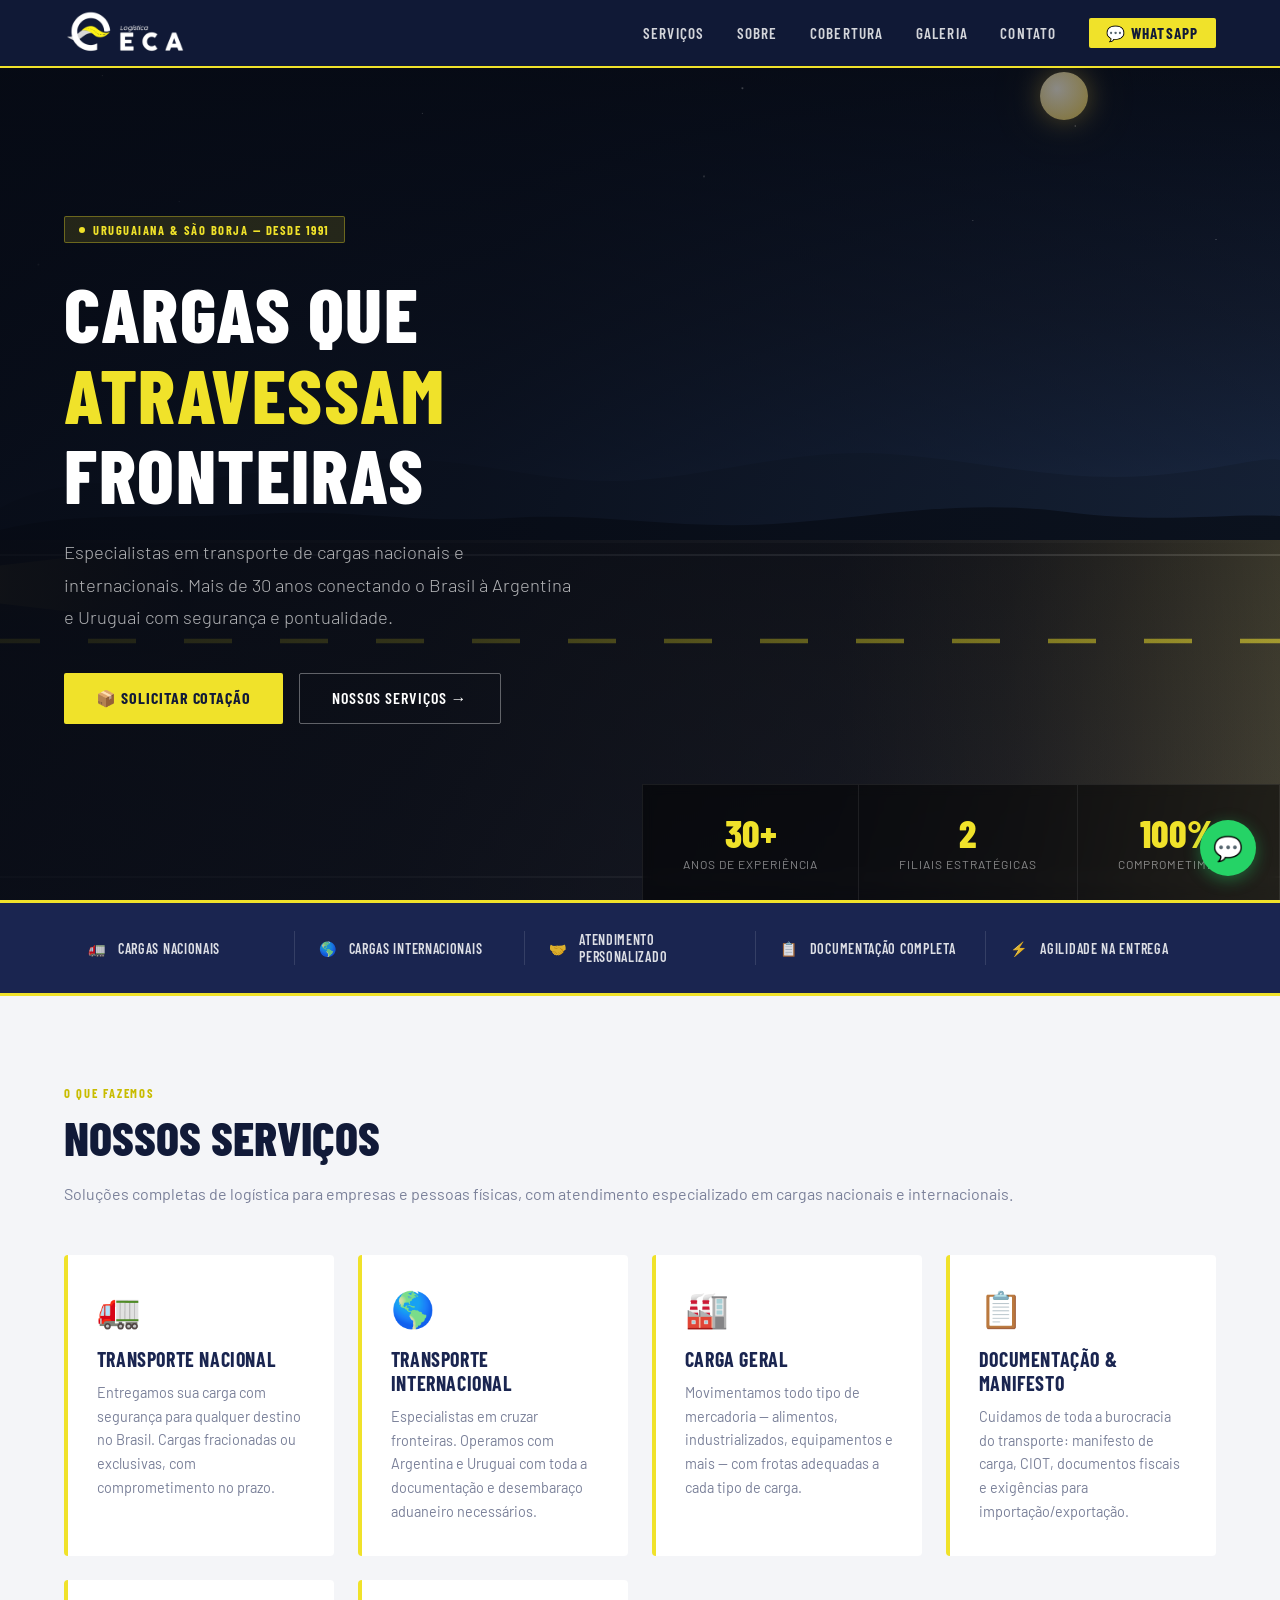
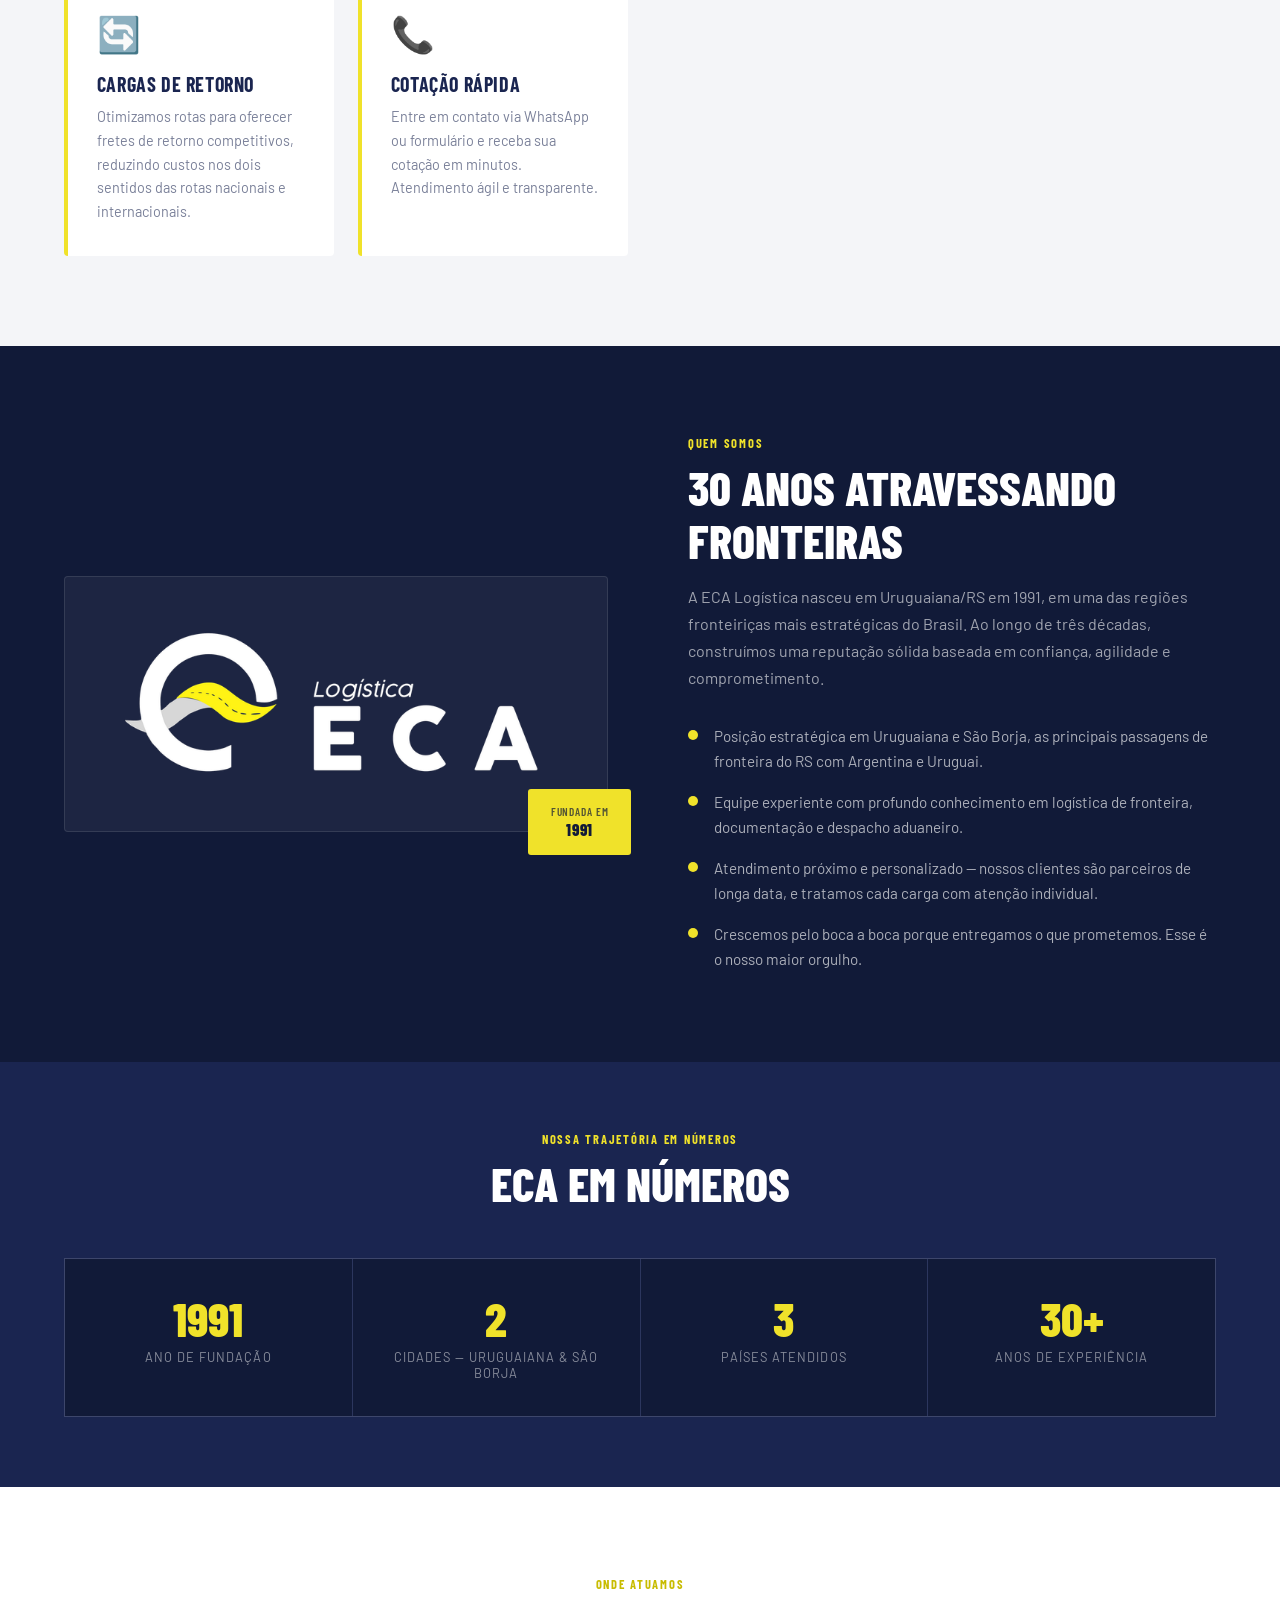
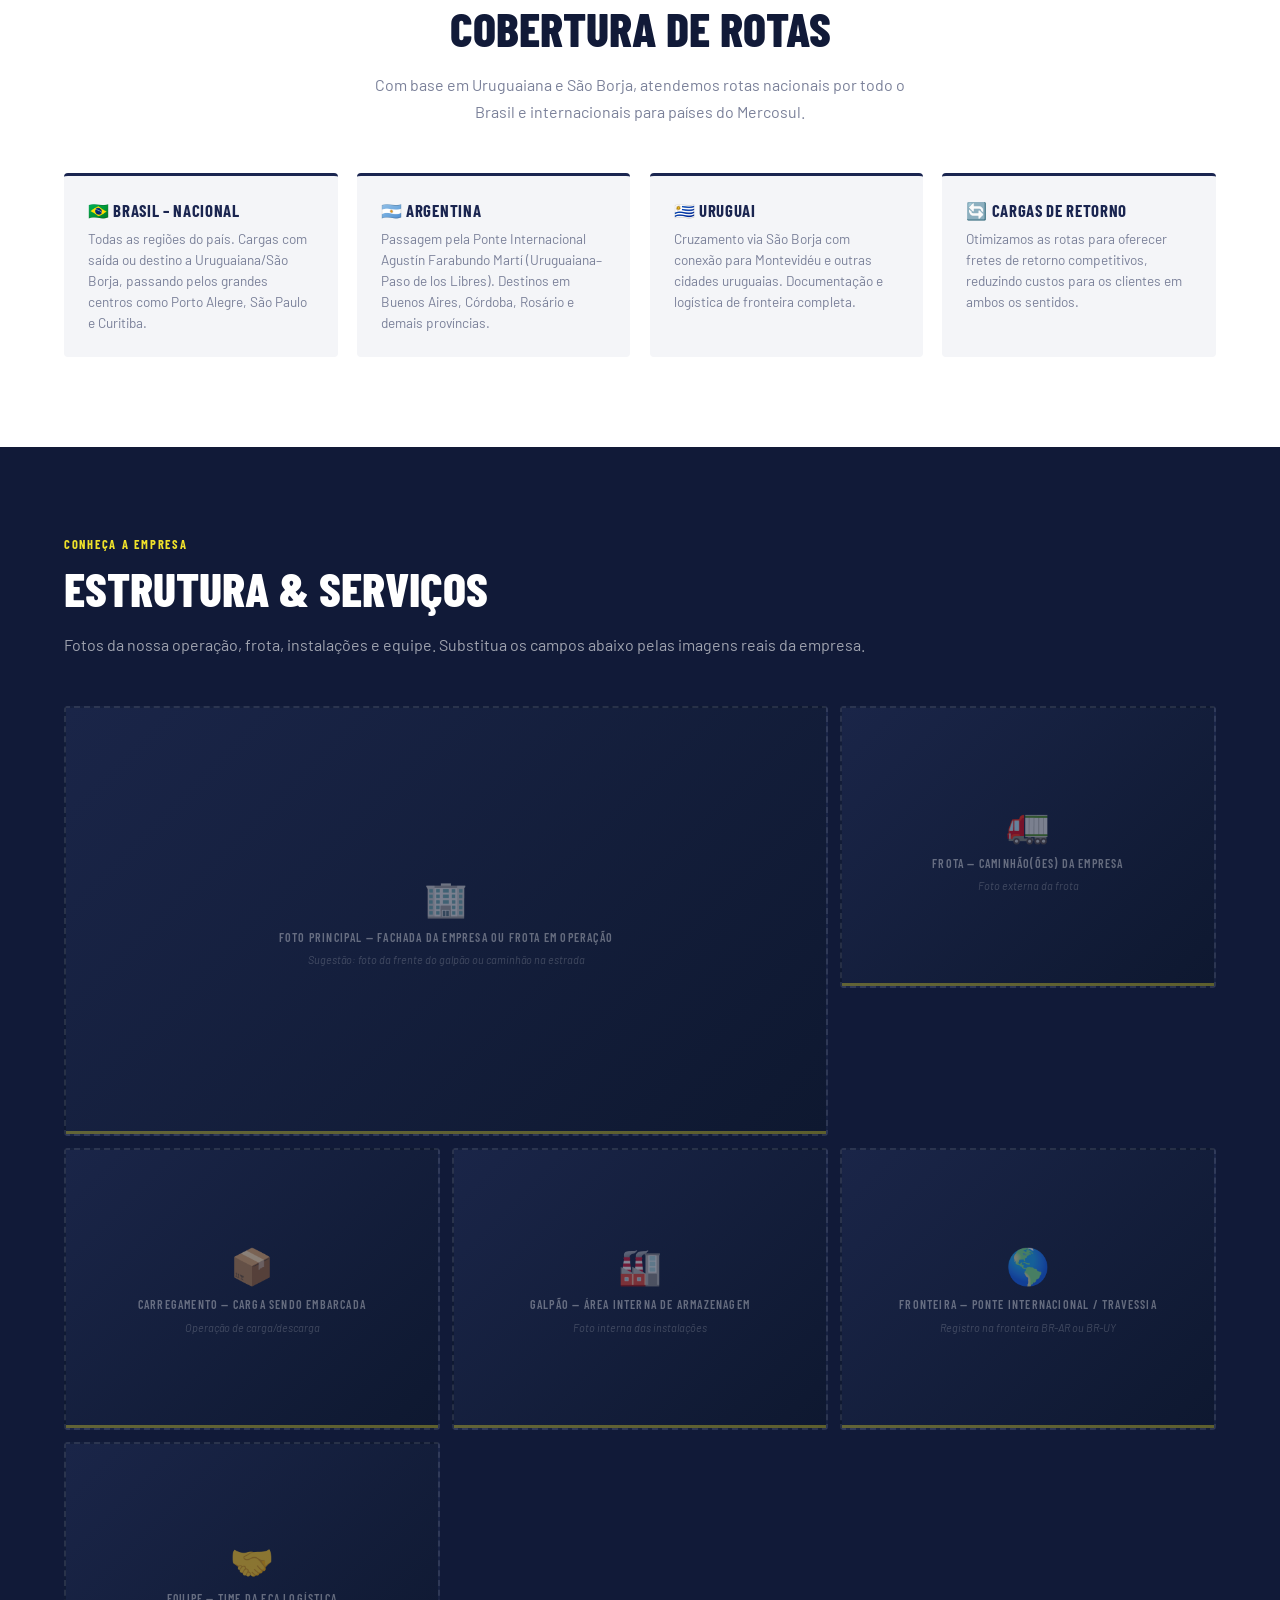
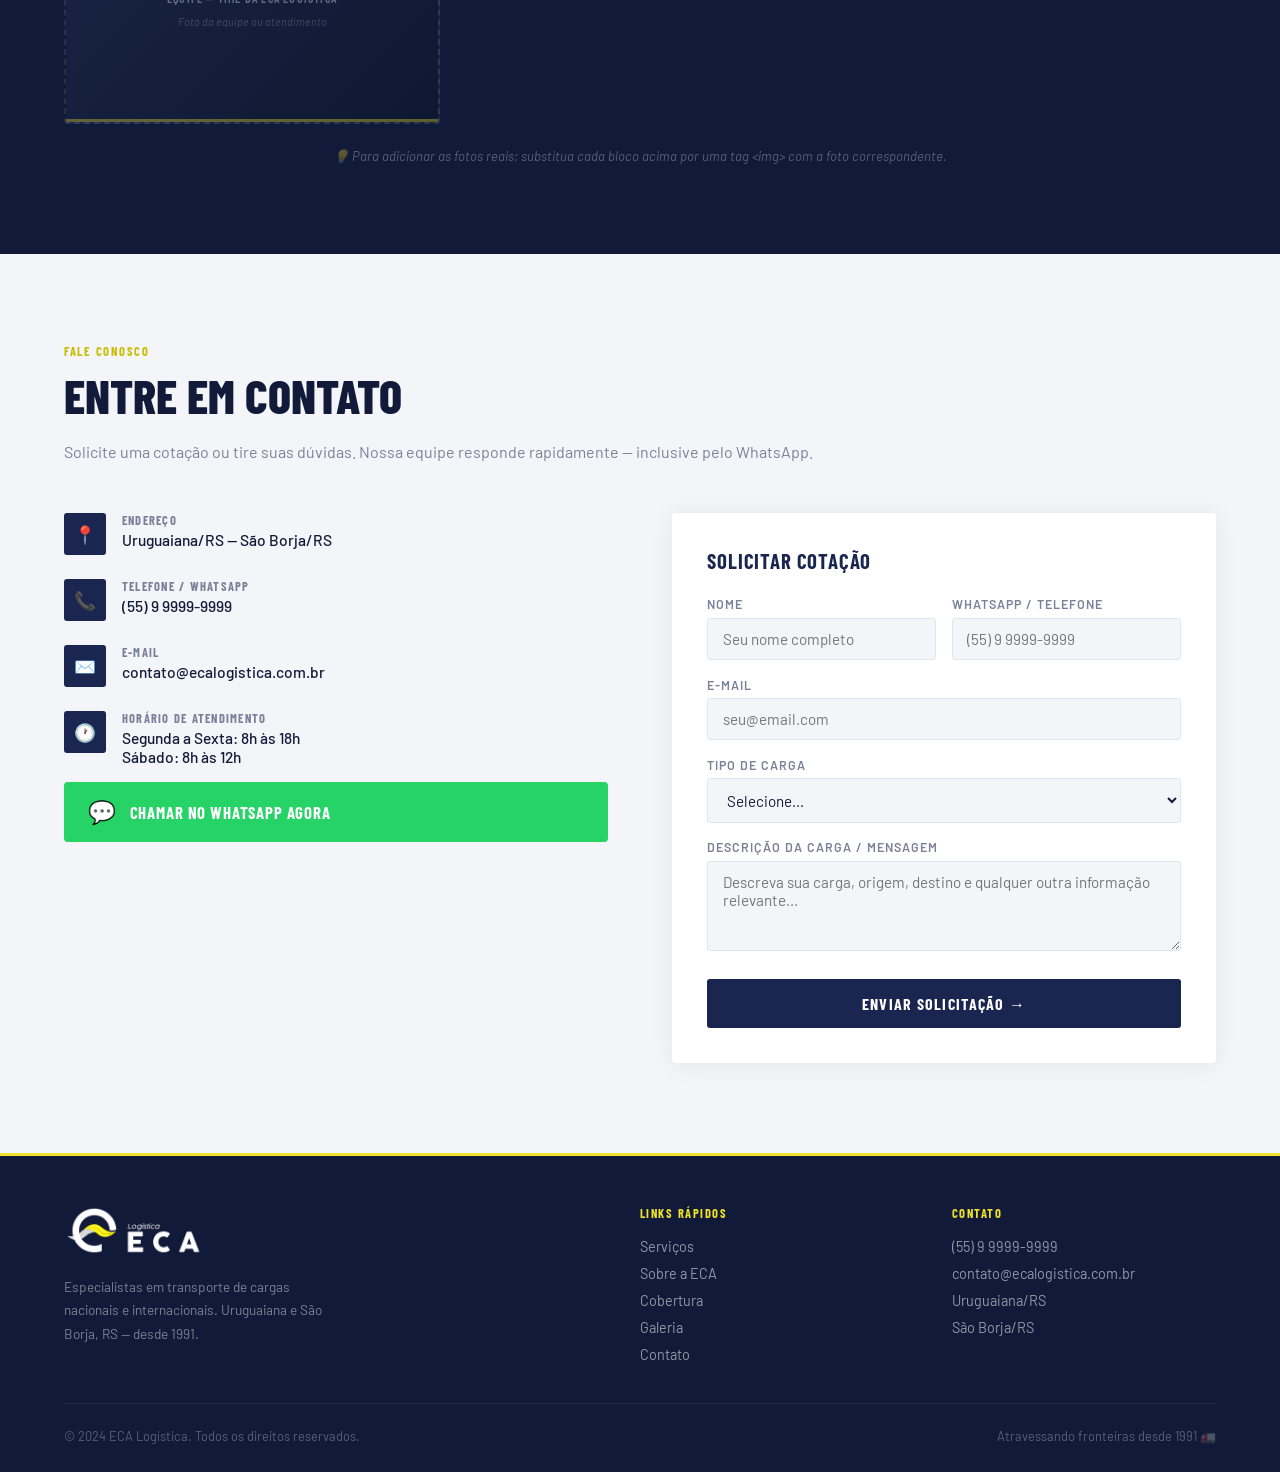
==== eca-logistica.html @ 4895ca4f "Add files via upload" ====
<!DOCTYPE html>
<html lang="pt-BR">
<head>
<meta charset="UTF-8">
<meta name="viewport" content="width=device-width, initial-scale=1.0">
<title>ECA Logística – Atravessando Fronteiras desde 1991</title>
<link href="https://fonts.googleapis.com/css2?family=Barlow+Condensed:wght@400;600;700;800&family=Barlow:ital,wght@0,300;0,400;0,500;0,600;1,300&display=swap" rel="stylesheet">
<style>
  *, *::before, *::after { box-sizing: border-box; margin: 0; padding: 0; }
  :root {
    --navy: #1a2550;
    --navy-dark: #111a38;
    --navy-light: #253070;
    --yellow: #f0e22a;
    --yellow-dark: #c8bc00;
    --white: #ffffff;
    --text-muted: #7a8099;
    --bg-light: #f4f5f8;
  }
  html { scroll-behavior: smooth; }
  body { font-family: 'Barlow', sans-serif; color: var(--navy-dark); background: var(--white); overflow-x: hidden; }

  /* NAV */
  nav {
    position: fixed; top: 0; left: 0; right: 0; z-index: 100;
    background: rgba(17,26,56,0.97);
    backdrop-filter: blur(8px);
    display: flex; align-items: center; justify-content: space-between;
    padding: 0 5vw; height: 68px;
    border-bottom: 2px solid var(--yellow);
  }
  .nav-logo img { height: 44px; }
  .nav-links { display: flex; gap: 2rem; list-style: none; }
  .nav-links a { color: rgba(255,255,255,0.82); text-decoration: none; font-family: 'Barlow Condensed', sans-serif; font-size: 0.95rem; letter-spacing: 0.08em; text-transform: uppercase; font-weight: 600; transition: color 0.2s; }
  .nav-links a:hover { color: var(--yellow); }
  .nav-cta { background: var(--yellow); color: var(--navy-dark) !important; padding: 0.4rem 1.1rem; border-radius: 2px; font-weight: 700 !important; }
  .nav-cta:hover { background: var(--yellow-dark) !important; }

  /* HERO */
  .hero {
    min-height: 100vh;
    position: relative; overflow: hidden;
    display: flex; align-items: center;
    padding: 100px 5vw 60px;
    background: #0a0e1c;
  }

  /* Sky gradient - dusk */
  .hero-sky {
    position: absolute; inset: 0;
    background: linear-gradient(180deg,
      #060a14 0%,
      #0d1526 18%,
      #162035 35%,
      #1d2d4a 50%,
      #2b3d5c 62%,
      #4a5a72 70%,
      #7a6858 76%,
      #b07840 80%,
      #d08830 83%,
      #e89028 86%,
      #c06818 89%,
      #7a3010 93%,
      #2a1008 97%,
      #0a0e1c 100%
    );
  }

  /* Stars */
  .hero-stars {
    position: absolute; top: 0; left: 0; right: 0; height: 70%;
    background-image:
      radial-gradient(1px 1px at 8% 12%, rgba(255,255,255,0.85) 0%, transparent 100%),
      radial-gradient(1.5px 1.5px at 19% 6%, rgba(255,255,255,0.7) 0%, transparent 100%),
      radial-gradient(1px 1px at 33% 18%, rgba(255,255,255,0.9) 0%, transparent 100%),
      radial-gradient(1px 1px at 47% 4%, rgba(255,255,255,0.65) 0%, transparent 100%),
      radial-gradient(1.5px 1.5px at 58% 14%, rgba(255,255,255,0.8) 0%, transparent 100%),
      radial-gradient(1px 1px at 71% 9%, rgba(255,255,255,0.6) 0%, transparent 100%),
      radial-gradient(1px 1px at 84% 20%, rgba(255,255,255,0.75) 0%, transparent 100%),
      radial-gradient(1px 1px at 92% 7%, rgba(255,255,255,0.7) 0%, transparent 100%),
      radial-gradient(1px 1px at 14% 32%, rgba(255,255,255,0.5) 0%, transparent 100%),
      radial-gradient(1.5px 1.5px at 55% 28%, rgba(255,255,255,0.6) 0%, transparent 100%),
      radial-gradient(1px 1px at 76% 35%, rgba(255,255,255,0.45) 0%, transparent 100%),
      radial-gradient(1px 1px at 38% 10%, rgba(255,255,255,0.8) 0%, transparent 100%),
      radial-gradient(1px 1px at 95% 38%, rgba(255,255,255,0.5) 0%, transparent 100%),
      radial-gradient(1.5px 1.5px at 3% 42%, rgba(255,255,255,0.55) 0%, transparent 100%),
      radial-gradient(1px 1px at 27% 48%, rgba(255,255,255,0.35) 0%, transparent 100%);
  }

  /* Moon */
  .hero-moon {
    position: absolute;
    top: 8%; right: 15%;
    width: 48px; height: 48px;
    border-radius: 50%;
    background: radial-gradient(circle at 35% 35%, #fff9e8, #e8c848);
    box-shadow: 0 0 25px rgba(240,200,72,0.5), 0 0 55px rgba(240,200,72,0.2);
  }

  /* Hills silhouette */
  .hero-hills {
    position: absolute;
    bottom: 38%; left: 0; right: 0;
    height: 160px;
    pointer-events: none;
  }
  .hero-hills svg { width: 100%; height: 100%; }

  /* ── ROAD (lateral view, horizontal) ── */
  .hero-road {
    position: absolute;
    bottom: 0; left: 0; right: 0;
    height: 40%;
  }

  /* Asphalt */
  .road-asphalt {
    position: absolute; inset: 0;
    background: linear-gradient(180deg,
      #1c1c20 0%,
      #222226 35%,
      #282830 100%
    );
  }

  /* Top edge of road - subtle curb line */
  .road-asphalt::before {
    content: '';
    position: absolute;
    top: 0; left: 0; right: 0;
    height: 3px;
    background: linear-gradient(90deg, transparent, rgba(255,255,255,0.06) 20%, rgba(255,255,255,0.08) 50%, rgba(255,255,255,0.06) 80%, transparent);
  }

  /* White edge line (shoulder) - top of road */
  .road-line-top {
    position: absolute;
    top: 4%; left: 0; right: 0;
    height: 2px;
    background: rgba(255,255,255,0.20);
  }

  /* White edge line bottom */
  .road-line-bottom {
    position: absolute;
    bottom: 6%; left: 0; right: 0;
    height: 2px;
    background: rgba(255,255,255,0.14);
  }

  /* Center dashes - HORIZONTAL, scrolling right to left */
  .road-dashes {
    position: absolute;
    top: 28%; transform: translateY(-50%);
    left: 0; right: 0;
    height: 5px;
    overflow: hidden;
  }
  .road-dashes::before {
    content: '';
    position: absolute;
    top: 0; left: -200px; right: 0;
    height: 100%;
    background: repeating-linear-gradient(
      90deg,
      var(--yellow) 0px, var(--yellow) 48px,
      transparent 48px, transparent 96px
    );
    animation: dashScrollH 0.55s linear infinite;
    opacity: 0.88;
  }
  @keyframes dashScrollH {
    0%   { transform: translateX(0); }
    100% { transform: translateX(-96px); }
  }

  /* Headlight glow on road surface ahead of truck */
  .road-headlight-glow {
    position: absolute;
    top: 0; bottom: 0;
    right: 0;
    width: 35%;
    background: linear-gradient(90deg,
      transparent 0%,
      rgba(255,210,80,0.06) 40%,
      rgba(255,220,100,0.14) 70%,
      rgba(255,230,120,0.22) 100%
    );
  }

  /* ── TRUCK ── */
  .truck-scene {
    position: absolute;
    bottom: 29%;
    left: -520px;
    width: 480px;
    animation: truckDriveH 13s linear infinite;
    filter: drop-shadow(0 8px 18px rgba(0,0,0,0.75)) drop-shadow(2px 0 10px rgba(255,180,60,0.2));
  }

  @keyframes truckDriveH {
    0%   { left: -520px; }
    100% { left: 105%; }
  }

  /* Headlight cone projecting forward (to the right) */
  .truck-headlight-beam {
    position: absolute;
    right: -220px;
    top: 22%;
    width: 240px;
    height: 80px;
    background: linear-gradient(90deg,
      rgba(255,230,110,0.5) 0%,
      rgba(255,218,90,0.22) 30%,
      rgba(255,200,70,0.08) 65%,
      transparent 100%
    );
    clip-path: polygon(0 35%, 100% 0%, 100% 100%, 0 65%);
    animation: beamPulse 0.14s ease-in-out infinite alternate;
  }
  @keyframes beamPulse { from { opacity: 0.85; } to { opacity: 1; } }

  /* Wheel spin */
  .wheel-spin {
    animation: spinW 0.3s linear infinite;
    transform-origin: center center;
  }
  @keyframes spinW { from { transform: rotate(0deg); } to { transform: rotate(360deg); } }

  /* Hero overlay for text readability */
  .hero-overlay {
    position: absolute; inset: 0;
    background: linear-gradient(100deg,
      rgba(6,10,20,0.92) 0%,
      rgba(6,10,20,0.78) 38%,
      rgba(6,10,20,0.25) 100%
    );
  }

  .hero-content { position: relative; z-index: 2; max-width: 640px; }
  .hero-badge { display: inline-flex; align-items: center; gap: 0.5rem; background: rgba(240,226,42,0.12); border: 1px solid rgba(240,226,42,0.35); color: var(--yellow); font-family: "Barlow Condensed", sans-serif; font-size: 0.78rem; letter-spacing: 0.12em; text-transform: uppercase; padding: 0.35rem 0.9rem; border-radius: 2px; margin-bottom: 1.8rem; font-weight: 700; }
  .hero-badge::before { content: ""; display: block; width: 6px; height: 6px; border-radius: 50%; background: var(--yellow); }
  .hero h1 { font-family: "Barlow Condensed", sans-serif; font-size: clamp(2.8rem, 6vw, 5rem); font-weight: 800; color: var(--white); line-height: 1.05; margin-bottom: 1.4rem; text-transform: uppercase; letter-spacing: 0.02em; }
  .hero h1 span { color: var(--yellow); }
  .hero p { font-size: clamp(1rem, 2vw, 1.15rem); color: rgba(255,255,255,0.68); line-height: 1.75; margin-bottom: 2.5rem; max-width: 520px; font-weight: 300; }
  .hero-actions { display: flex; gap: 1rem; flex-wrap: wrap; }
  .btn-primary { display: inline-flex; align-items: center; gap: 0.5rem; background: var(--yellow); color: var(--navy-dark); font-family: "Barlow Condensed", sans-serif; font-weight: 700; font-size: 1rem; letter-spacing: 0.06em; text-transform: uppercase; padding: 0.9rem 2rem; text-decoration: none; border-radius: 2px; transition: background 0.2s, transform 0.15s; }
  .btn-primary:hover { background: var(--yellow-dark); transform: translateY(-2px); }
  .btn-outline { display: inline-flex; align-items: center; gap: 0.5rem; background: transparent; border: 1.5px solid rgba(255,255,255,0.35); color: var(--white); font-family: "Barlow Condensed", sans-serif; font-weight: 600; font-size: 1rem; letter-spacing: 0.06em; text-transform: uppercase; padding: 0.9rem 2rem; text-decoration: none; border-radius: 2px; transition: border-color 0.2s, color 0.2s; }
  .btn-outline:hover { border-color: var(--yellow); color: var(--yellow); }
  .hero-stats { position: absolute; bottom: 0; right: 0; z-index: 2; display: flex; background: rgba(0,0,0,0.5); border-top: 1px solid rgba(255,255,255,0.08); border-left: 1px solid rgba(255,255,255,0.08); backdrop-filter: blur(6px); }
  .hero-stat { padding: 1.8rem 2.5rem; border-right: 1px solid rgba(255,255,255,0.08); text-align: center; }
  .hero-stat strong { display: block; font-family: "Barlow Condensed", sans-serif; font-size: 2.4rem; font-weight: 800; color: var(--yellow); line-height: 1; }
  .hero-stat span { font-size: 0.75rem; color: rgba(255,255,255,0.5); letter-spacing: 0.08em; text-transform: uppercase; font-weight: 400; display: block; margin-top: 0.3rem; }

  /* STRIP */
  .strip { background: var(--navy); padding: 28px 5vw; display: flex; gap: 0; overflow-x: auto; border-top: 3px solid var(--yellow); border-bottom: 3px solid var(--yellow); }
  .strip-item { display: flex; align-items: center; gap: 0.7rem; flex: 1; min-width: 160px; padding: 0 1.5rem; border-right: 1px solid rgba(255,255,255,0.12); }
  .strip-item:last-child { border-right: none; }
  .strip-icon { font-size: 1.5rem; flex-shrink: 0; }
  .strip-item span { font-family: 'Barlow Condensed', sans-serif; font-weight: 600; font-size: 0.88rem; text-transform: uppercase; letter-spacing: 0.05em; color: rgba(255,255,255,0.85); }

  /* SECTIONS */
  section { padding: 90px 5vw; }
  .section-label { font-family: 'Barlow Condensed', sans-serif; font-size: 0.78rem; letter-spacing: 0.14em; text-transform: uppercase; font-weight: 700; color: var(--yellow-dark); margin-bottom: 0.7rem; }
  .section-title { font-family: 'Barlow Condensed', sans-serif; font-size: clamp(2rem, 4vw, 3rem); font-weight: 800; color: var(--navy-dark); text-transform: uppercase; line-height: 1.1; margin-bottom: 1rem; }
  .section-title.light { color: var(--white); }
  .section-label.light { color: var(--yellow); }
  .section-sub { color: var(--text-muted); font-size: 1rem; line-height: 1.7; }
  .section-sub.light { color: rgba(255,255,255,0.6); }

  /* SERVIÇOS */
  #servicos { background: var(--bg-light); }
  .services-grid { display: grid; grid-template-columns: repeat(auto-fit, minmax(260px, 1fr)); gap: 1.5rem; margin-top: 3rem; }
  .service-card { background: var(--white); border-radius: 4px; padding: 2rem 1.8rem; border-left: 4px solid var(--yellow); transition: transform 0.2s, box-shadow 0.2s; }
  .service-card:hover { transform: translateY(-4px); box-shadow: 0 12px 32px rgba(26,37,80,0.12); }
  .service-icon { font-size: 2.2rem; margin-bottom: 1rem; display: block; }
  .service-card h3 { font-family: 'Barlow Condensed', sans-serif; font-size: 1.25rem; font-weight: 700; text-transform: uppercase; color: var(--navy); margin-bottom: 0.6rem; letter-spacing: 0.03em; }
  .service-card p { font-size: 0.9rem; color: var(--text-muted); line-height: 1.65; }

  /* SOBRE */
  #sobre { background: var(--navy-dark); display: grid; grid-template-columns: 1fr 1fr; gap: 5vw; align-items: center; padding: 90px 5vw; }
  .sobre-logo-block { background: rgba(255,255,255,0.05); border: 1px solid rgba(255,255,255,0.1); border-radius: 4px; padding: 3rem; display: flex; align-items: center; justify-content: center; position: relative; }
  .sobre-logo-block img { max-width: 100%; max-height: 180px; }
  .sobre-badge { position: absolute; bottom: -1.5rem; right: -1.5rem; background: var(--yellow); color: var(--navy-dark); font-family: 'Barlow Condensed', sans-serif; font-weight: 800; font-size: 1.05rem; text-transform: uppercase; letter-spacing: 0.05em; padding: 1rem 1.4rem; border-radius: 3px; line-height: 1.2; text-align: center; }
  .sobre-badge small { display: block; font-size: 0.7rem; font-weight: 600; letter-spacing: 0.08em; opacity: 0.7; }
  .sobre-text { padding-left: 1rem; }
  .sobre-items { margin-top: 2rem; display: flex; flex-direction: column; gap: 1rem; }
  .sobre-item { display: flex; gap: 1rem; align-items: flex-start; }
  .sobre-dot { width: 10px; height: 10px; background: var(--yellow); border-radius: 50%; flex-shrink: 0; margin-top: 6px; }
  .sobre-item p { color: rgba(255,255,255,0.65); font-size: 0.95rem; line-height: 1.65; }

  /* DESTAQUES */
  #destaques { background: var(--navy); padding: 70px 5vw; }
  .destaques-grid { display: grid; grid-template-columns: repeat(4, 1fr); gap: 1px; background: rgba(255,255,255,0.08); margin-top: 3rem; border: 1px solid rgba(255,255,255,0.08); }
  .dest-item { background: var(--navy-dark); padding: 2.2rem 1.8rem; text-align: center; }
  .dest-number { font-family: 'Barlow Condensed', sans-serif; font-size: 3rem; font-weight: 800; color: var(--yellow); line-height: 1; }
  .dest-label { font-size: 0.8rem; color: rgba(255,255,255,0.5); letter-spacing: 0.08em; text-transform: uppercase; margin-top: 0.4rem; }

  /* COBERTURA */
  #cobertura { background: var(--white); text-align: center; }
  .cobertura-intro { max-width: 560px; margin: 0 auto; }
  .cobertura-grid { display: grid; grid-template-columns: repeat(auto-fit, minmax(200px, 1fr)); gap: 1.2rem; margin-top: 3rem; text-align: left; }
  .cob-card { background: var(--bg-light); border-radius: 4px; padding: 1.5rem; border-top: 3px solid var(--navy); transition: border-color 0.2s; }
  .cob-card:hover { border-color: var(--yellow-dark); }
  .cob-card h4 { font-family: 'Barlow Condensed', sans-serif; font-weight: 700; font-size: 1.05rem; text-transform: uppercase; letter-spacing: 0.04em; color: var(--navy); margin-bottom: 0.4rem; }
  .cob-card p { font-size: 0.85rem; color: var(--text-muted); line-height: 1.55; }

  /* CONTATO */
  #contato { background: var(--bg-light); }
  .contato-wrap { display: grid; grid-template-columns: 1fr 1fr; gap: 4rem; align-items: start; margin-top: 3rem; }
  .contact-info { display: flex; flex-direction: column; gap: 1.5rem; }
  .contact-item { display: flex; gap: 1rem; align-items: flex-start; }
  .contact-icon { width: 42px; height: 42px; background: var(--navy); border-radius: 3px; display: flex; align-items: center; justify-content: center; font-size: 1.1rem; flex-shrink: 0; }
  .contact-item h4 { font-family: 'Barlow Condensed', sans-serif; font-size: 0.78rem; text-transform: uppercase; letter-spacing: 0.1em; font-weight: 700; color: var(--text-muted); margin-bottom: 0.2rem; }
  .contact-item a, .contact-item p { color: var(--navy-dark); text-decoration: none; font-weight: 500; font-size: 0.97rem; }
  .contact-item a:hover { color: var(--navy-light); text-decoration: underline; }
  .contact-form { background: var(--white); border-radius: 4px; padding: 2.2rem; box-shadow: 0 2px 24px rgba(26,37,80,0.07); }
  .contact-form h3 { font-family: 'Barlow Condensed', sans-serif; font-size: 1.3rem; font-weight: 700; text-transform: uppercase; letter-spacing: 0.04em; color: var(--navy); margin-bottom: 1.5rem; }
  .form-group { margin-bottom: 1.1rem; }
  .form-group label { display: block; font-size: 0.78rem; text-transform: uppercase; letter-spacing: 0.08em; font-weight: 600; color: var(--text-muted); margin-bottom: 0.4rem; }
  .form-group input, .form-group select, .form-group textarea { width: 100%; padding: 0.7rem 0.9rem; border: 1.5px solid #e2e4ed; border-radius: 3px; font-family: 'Barlow', sans-serif; font-size: 0.95rem; color: var(--navy-dark); background: var(--bg-light); outline: none; transition: border-color 0.2s; }
  .form-group input:focus, .form-group select:focus, .form-group textarea:focus { border-color: var(--navy); background: var(--white); }
  .form-group textarea { resize: vertical; min-height: 90px; }
  .form-row { display: grid; grid-template-columns: 1fr 1fr; gap: 1rem; }
  .btn-submit { width: 100%; background: var(--navy); color: var(--white); border: none; cursor: pointer; font-family: 'Barlow Condensed', sans-serif; font-weight: 700; font-size: 1rem; letter-spacing: 0.08em; text-transform: uppercase; padding: 0.9rem; border-radius: 3px; transition: background 0.2s; margin-top: 0.5rem; }
  .btn-submit:hover { background: var(--navy-light); }
  .whatsapp-cta { display: flex; align-items: center; gap: 0.8rem; background: #25d366; color: white; text-decoration: none; padding: 1rem 1.5rem; border-radius: 4px; font-family: 'Barlow Condensed', sans-serif; font-weight: 700; font-size: 1.05rem; text-transform: uppercase; letter-spacing: 0.05em; transition: background 0.2s, transform 0.15s; margin-top: 1rem; }
  .whatsapp-cta:hover { background: #1ebe5a; transform: translateY(-2px); }
  .whatsapp-cta .wa-icon { font-size: 1.4rem; }


  /* ── GALERIA ── */
  #galeria { background: var(--navy-dark); padding: 90px 5vw; }

  .galeria-grid {
    display: grid;
    grid-template-columns: repeat(3, 1fr);
    grid-template-rows: auto auto;
    gap: 0.75rem;
    margin-top: 3rem;
  }

  .gal-card {
    position: relative;
    overflow: hidden;
    border-radius: 4px;
    background: #1a2445;
    aspect-ratio: 4/3;
    cursor: pointer;
  }

  /* Featured card takes 2 columns */
  .gal-card.featured {
    grid-column: span 2;
    aspect-ratio: 16/9;
  }

  .gal-card-inner {
    width: 100%; height: 100%;
    display: flex; align-items: center; justify-content: center;
    flex-direction: column;
    gap: 0.6rem;
    background: linear-gradient(135deg, #1a2548 0%, #0e1830 100%);
    border: 2px dashed rgba(255,255,255,0.1);
    transition: border-color 0.2s, background 0.2s;
    position: relative;
  }

  .gal-card:hover .gal-card-inner {
    border-color: rgba(240,226,42,0.3);
    background: linear-gradient(135deg, #1e2c54 0%, #12203c 100%);
  }

  .gal-card-inner .gal-icon { font-size: 2.2rem; opacity: 0.5; }
  .gal-card-inner .gal-label {
    font-family: 'Barlow Condensed', sans-serif;
    font-size: 0.75rem;
    font-weight: 600;
    text-transform: uppercase;
    letter-spacing: 0.1em;
    color: rgba(255,255,255,0.35);
    text-align: center;
    padding: 0 1rem;
  }
  .gal-card-inner .gal-sublabel {
    font-size: 0.68rem;
    color: rgba(255,255,255,0.2);
    font-style: italic;
  }

  /* Yellow accent on bottom */
  .gal-card-inner::after {
    content: '';
    position: absolute;
    bottom: 0; left: 0; right: 0;
    height: 3px;
    background: var(--yellow);
    opacity: 0.35;
    transition: opacity 0.2s;
  }
  .gal-card:hover .gal-card-inner::after { opacity: 0.7; }

  .galeria-note {
    margin-top: 1.5rem;
    text-align: center;
    font-size: 0.82rem;
    color: rgba(255,255,255,0.3);
    font-style: italic;
  }

  @media (max-width: 768px) {
    .galeria-grid { grid-template-columns: repeat(2, 1fr); }
    .gal-card.featured { grid-column: span 2; }
  }

  /* FOOTER */
  footer { background: var(--navy-dark); padding: 50px 5vw 28px; border-top: 3px solid var(--yellow); }
  .footer-top { display: grid; grid-template-columns: 2fr 1fr 1fr; gap: 3rem; margin-bottom: 2.5rem; }
  .footer-brand img { height: 50px; margin-bottom: 1rem; }
  .footer-brand p { font-size: 0.85rem; color: rgba(255,255,255,0.45); line-height: 1.7; max-width: 280px; }
  .footer-col h5 { font-family: 'Barlow Condensed', sans-serif; font-size: 0.78rem; letter-spacing: 0.12em; text-transform: uppercase; font-weight: 700; color: var(--yellow); margin-bottom: 1rem; }
  .footer-col ul { list-style: none; display: flex; flex-direction: column; gap: 0.5rem; }
  .footer-col a { color: rgba(255,255,255,0.55); text-decoration: none; font-size: 0.9rem; transition: color 0.2s; }
  .footer-col a:hover { color: var(--white); }
  .footer-bottom { border-top: 1px solid rgba(255,255,255,0.08); padding-top: 1.5rem; display: flex; align-items: center; justify-content: space-between; flex-wrap: wrap; gap: 0.5rem; }
  .footer-bottom p { font-size: 0.8rem; color: rgba(255,255,255,0.3); }

  /* FLOATING WA */
  .floating-wa { position: fixed; bottom: 24px; right: 24px; z-index: 999; background: #25d366; color: white; width: 56px; height: 56px; border-radius: 50%; display: flex; align-items: center; justify-content: center; font-size: 1.5rem; text-decoration: none; box-shadow: 0 4px 16px rgba(37,211,102,0.4); transition: transform 0.2s; }
  .floating-wa:hover { transform: scale(1.1); }

  /* ANIMATIONS */
  @keyframes fadeUp { from { opacity: 0; transform: translateY(30px); } to { opacity: 1; transform: translateY(0); } }
  .hero-badge { animation: fadeUp 0.6s ease both; }
  .hero h1 { animation: fadeUp 0.6s 0.15s ease both; }
  .hero p { animation: fadeUp 0.6s 0.3s ease both; }
  .hero-actions { animation: fadeUp 0.6s 0.45s ease both; }

  /* RESPONSIVE */
  @media (max-width: 768px) {
    nav { padding: 0 4vw; }
    .nav-links { display: none; }
    #sobre { grid-template-columns: 1fr; }
    .sobre-visual { display: none; }
    .contato-wrap { grid-template-columns: 1fr; gap: 2rem; }
    .footer-top { grid-template-columns: 1fr; gap: 2rem; }
    .destaques-grid { grid-template-columns: repeat(2, 1fr); }
    .hero-stats { position: static; margin-top: 3rem; }
    .form-row { grid-template-columns: 1fr; }
    .truck-scene { width: 280px; }
  }
</style>
</head>
<body>

<!-- NAV -->
<nav>
  <div class="nav-logo">
    <img src="[data-uri]" alt="ECA Logística">
  </div>
  <ul class="nav-links">
    <li><a href="#servicos">Serviços</a></li>
    <li><a href="#sobre">Sobre</a></li>
    <li><a href="#cobertura">Cobertura</a></li>
    <li><a href="#galeria">Galeria</a></li><li><a href="#contato">Contato</a></li>
    <li><a href="https://wa.me/5555999999999" class="nav-cta">💬 WhatsApp</a></li>
  </ul>
</nav>

<!-- HERO -->
<section class="hero" id="inicio">

  <!-- Sky, stars, moon -->
  <div class="hero-sky"></div>
  <div class="hero-stars"></div>
  <div class="hero-moon"></div>

  <!-- Hills silhouette -->
  <div class="hero-hills">
    <svg viewBox="0 0 1440 160" preserveAspectRatio="none" xmlns="http://www.w3.org/2000/svg">
      <path d="M0,110 C70,75 150,88 240,80 C330,72 390,56 480,62 C570,68 630,88 720,82 C810,76 900,50 1000,56 C1100,62 1190,84 1290,78 C1370,73 1420,58 1440,62 L1440,160 L0,160 Z" fill="#1a2840" opacity="0.85"/>
      <path d="M0,132 C90,112 180,122 290,116 C400,110 460,126 570,120 C680,114 760,132 870,126 C980,120 1080,100 1200,114 C1300,126 1380,115 1440,118 L1440,160 L0,160 Z" fill="#0d1522"/>
    </svg>
  </div>

  <!-- Road (lateral, horizontal) -->
  <div class="hero-road">
    <div class="road-asphalt"></div>
    <div class="road-line-top"></div>
    <div class="road-line-bottom"></div>
    <div class="road-dashes"></div>
    <div class="road-headlight-glow"></div>
  </div>

  <!-- TRUCK driving left → right on the road -->
  <div class="truck-scene">
    <div class="truck-headlight-beam"></div>
    <svg viewBox="0 0 480 118" xmlns="http://www.w3.org/2000/svg">
      <defs>
        <linearGradient id="trlBody" x1="0" y1="0" x2="0" y2="1">
          <stop offset="0%" stop-color="#2e4070"/>
          <stop offset="28%" stop-color="#1e2e54"/>
          <stop offset="100%" stop-color="#0e1a38"/>
        </linearGradient>
        <linearGradient id="cabBody" x1="0" y1="0" x2="0" y2="1">
          <stop offset="0%" stop-color="#304272"/>
          <stop offset="45%" stop-color="#1e2e58"/>
          <stop offset="100%" stop-color="#0c1830"/>
        </linearGradient>
        <linearGradient id="cabFront" x1="0" y1="0" x2="1" y2="0">
          <stop offset="0%" stop-color="#080e20"/>
          <stop offset="100%" stop-color="#142240"/>
        </linearGradient>
        <radialGradient id="whl" cx="50%" cy="40%" r="58%">
          <stop offset="0%" stop-color="#383838"/>
          <stop offset="100%" stop-color="#0e0e0e"/>
        </radialGradient>
        <radialGradient id="hub" cx="48%" cy="38%" r="58%">
          <stop offset="0%" stop-color="#999"/>
          <stop offset="65%" stop-color="#555"/>
          <stop offset="100%" stop-color="#2a2a2a"/>
        </radialGradient>
        <linearGradient id="chrome" x1="0" y1="0" x2="0" y2="1">
          <stop offset="0%" stop-color="#bbb"/>
          <stop offset="50%" stop-color="#eee"/>
          <stop offset="100%" stop-color="#888"/>
        </linearGradient>
        <linearGradient id="glass" x1="0" y1="0" x2="1" y2="1">
          <stop offset="0%" stop-color="#4060a0" stop-opacity="0.9"/>
          <stop offset="45%" stop-color="#6888c0" stop-opacity="0.7"/>
          <stop offset="100%" stop-color="#2a3c6a" stop-opacity="0.95"/>
        </linearGradient>
        <radialGradient id="hlGlow" cx="50%" cy="50%" r="50%">
          <stop offset="0%" stop-color="#fff8e0"/>
          <stop offset="55%" stop-color="#ffd060" stop-opacity="0.7"/>
          <stop offset="100%" stop-color="#ffaa20" stop-opacity="0"/>
        </radialGradient>
        <filter id="glow">
          <feGaussianBlur stdDeviation="2.5" result="blur"/>
          <feMerge><feMergeNode in="blur"/><feMergeNode in="SourceGraphic"/></feMerge>
        </filter>
      </defs>

      <!-- ═══ TRAILER ═══ -->
      <rect x="2" y="12" width="298" height="80" rx="3" fill="url(#trlBody)"/>
      <!-- Top highlight -->
      <rect x="2" y="12" width="298" height="3.5" rx="2" fill="rgba(255,255,255,0.13)"/>
      <!-- Bottom shadow -->
      <rect x="2" y="89" width="298" height="3" fill="rgba(0,0,0,0.45)"/>

      <!-- Horizontal ribs on trailer side -->
      <line x1="2" y1="38" x2="300" y2="38" stroke="rgba(255,255,255,0.055)" stroke-width="1"/>
      <line x1="2" y1="62" x2="300" y2="62" stroke="rgba(255,255,255,0.045)" stroke-width="1"/>

      <!-- Vertical panel lines -->
      <line x1="60"  y1="12" x2="60"  y2="92" stroke="rgba(255,255,255,0.05)" stroke-width="1"/>
      <line x1="120" y1="12" x2="120" y2="92" stroke="rgba(255,255,255,0.05)" stroke-width="1"/>
      <line x1="180" y1="12" x2="180" y2="92" stroke="rgba(255,255,255,0.05)" stroke-width="1"/>
      <line x1="240" y1="12" x2="240" y2="92" stroke="rgba(255,255,255,0.05)" stroke-width="1"/>

      <!-- Rear door outline -->
      <rect x="4" y="14" width="50" height="76" rx="1" fill="none" stroke="rgba(255,255,255,0.09)" stroke-width="1"/>
      <line x1="29" y1="14" x2="29" y2="90" stroke="rgba(255,255,255,0.06)" stroke-width="0.8"/>
      <!-- Hinges -->
      <rect x="3" y="22" width="3" height="5" rx="1" fill="rgba(200,200,200,0.22)"/>
      <rect x="3" y="68" width="3" height="5" rx="1" fill="rgba(200,200,200,0.22)"/>

      <!-- Rear lights -->
      <rect x="0" y="17" width="4" height="13" rx="1" fill="#cc1800"/>
      <rect x="0" y="73" width="4" height="13" rx="1" fill="#cc1800"/>
      <!-- Amber reflectors -->
      <rect x="0" y="32" width="4" height="6" rx="1" fill="#ff9900" opacity="0.8"/>
      <rect x="0" y="66" width="4" height="6" rx="1" fill="#ff9900" opacity="0.8"/>

      <!-- Underframe -->
      <rect x="8" y="91" width="282" height="7" rx="1" fill="#090e1e"/>
      <!-- Chassis rail -->
      <rect x="18" y="91" width="264" height="3" fill="#111c34"/>
      <!-- Kingpin -->
      <rect x="262" y="88" width="22" height="8" rx="2" fill="#1a1a2a"/>
      <rect x="266" y="90" width="14" height="4" rx="1" fill="#282838"/>
      <!-- Landing gear -->
      <rect x="242" y="91" width="5" height="16" fill="#182238"/>
      <rect x="253" y="91" width="5" height="16" fill="#182238"/>
      <rect x="239" y="104" width="22" height="4" rx="1" fill="#111"/>

      <!-- ═══ TRAILER WHEELS ═══ -->
      <!-- Front pair -->
      <g transform="translate(56,104)">
        <g class="wheel-spin">
          <circle r="14" fill="url(#whl)" stroke="#080808" stroke-width="1.5"/>
          <circle r="9.5" fill="#1e1e1e"/>
          <circle r="5.5" fill="url(#hub)"/>
          <circle r="1.8" fill="#aaa"/>
          <circle cx="0" cy="-7.5" r="1.6" fill="#888"/><circle cx="6.5" cy="-3.8" r="1.6" fill="#888"/><circle cx="6.5" cy="3.8" r="1.6" fill="#888"/>
          <circle cx="0" cy="7.5" r="1.6" fill="#888"/><circle cx="-6.5" cy="3.8" r="1.6" fill="#888"/><circle cx="-6.5" cy="-3.8" r="1.6" fill="#888"/>
        </g>
      </g>
      <g transform="translate(82,104)">
        <g class="wheel-spin">
          <circle r="14" fill="url(#whl)" stroke="#080808" stroke-width="1.5"/>
          <circle r="9.5" fill="#1e1e1e"/>
          <circle r="5.5" fill="url(#hub)"/>
          <circle r="1.8" fill="#aaa"/>
          <circle cx="0" cy="-7.5" r="1.6" fill="#888"/><circle cx="6.5" cy="-3.8" r="1.6" fill="#888"/><circle cx="6.5" cy="3.8" r="1.6" fill="#888"/>
          <circle cx="0" cy="7.5" r="1.6" fill="#888"/><circle cx="-6.5" cy="3.8" r="1.6" fill="#888"/><circle cx="-6.5" cy="-3.8" r="1.6" fill="#888"/>
        </g>
      </g>
      <!-- Rear pair -->
      <g transform="translate(198,104)">
        <g class="wheel-spin">
          <circle r="14" fill="url(#whl)" stroke="#080808" stroke-width="1.5"/>
          <circle r="9.5" fill="#1e1e1e"/>
          <circle r="5.5" fill="url(#hub)"/>
          <circle r="1.8" fill="#aaa"/>
          <circle cx="0" cy="-7.5" r="1.6" fill="#888"/><circle cx="6.5" cy="-3.8" r="1.6" fill="#888"/><circle cx="6.5" cy="3.8" r="1.6" fill="#888"/>
          <circle cx="0" cy="7.5" r="1.6" fill="#888"/><circle cx="-6.5" cy="3.8" r="1.6" fill="#888"/><circle cx="-6.5" cy="-3.8" r="1.6" fill="#888"/>
        </g>
      </g>
      <g transform="translate(224,104)">
        <g class="wheel-spin">
          <circle r="14" fill="url(#whl)" stroke="#080808" stroke-width="1.5"/>
          <circle r="9.5" fill="#1e1e1e"/>
          <circle r="5.5" fill="url(#hub)"/>
          <circle r="1.8" fill="#aaa"/>
          <circle cx="0" cy="-7.5" r="1.6" fill="#888"/><circle cx="6.5" cy="-3.8" r="1.6" fill="#888"/><circle cx="6.5" cy="3.8" r="1.6" fill="#888"/>
          <circle cx="0" cy="7.5" r="1.6" fill="#888"/><circle cx="-6.5" cy="3.8" r="1.6" fill="#888"/><circle cx="-6.5" cy="-3.8" r="1.6" fill="#888"/>
        </g>
      </g>

      <!-- ═══ CAB ═══ -->
      <rect x="296" y="8" width="118" height="84" rx="6" fill="url(#cabBody)"/>
      <!-- Top highlight -->
      <rect x="296" y="8" width="118" height="4" rx="3" fill="rgba(255,255,255,0.15)"/>
      <!-- Bottom -->
      <rect x="296" y="89" width="118" height="3" fill="rgba(0,0,0,0.38)"/>

      <!-- Cab front face -->
      <rect x="400" y="12" width="14" height="80" rx="4" fill="url(#cabFront)"/>

      <!-- Windshield -->
      <path d="M322,10 L408,10 L408,58 L322,58 Z" fill="url(#glass)"/>
      <!-- Center divider (A-pillar) -->
      <line x1="365" y1="10" x2="365" y2="58" stroke="rgba(8,14,32,0.9)" stroke-width="3.5"/>
      <!-- Windshield glare -->
      <path d="M327,12 L362,12 L362,26 L327,22 Z" fill="rgba(255,255,255,0.09)"/>
      <path d="M368,12 L404,12 L404,20 L368,14 Z" fill="rgba(255,255,255,0.06)"/>

      <!-- Driver side window -->
      <rect x="299" y="16" width="25" height="26" rx="3" fill="url(#glass)" opacity="0.9"/>
      <rect x="300" y="17" width="10" height="7" rx="1" fill="rgba(255,255,255,0.1)"/>

      <!-- Door crease line -->
      <rect x="298" y="46" width="68" height="44" rx="2" fill="none" stroke="rgba(255,255,255,0.07)" stroke-width="1.5"/>
      <line x1="298" y1="62" x2="366" y2="62" stroke="rgba(255,255,255,0.055)" stroke-width="1"/>
      <!-- Door handle -->
      <rect x="312" y="70" width="14" height="3" rx="1.5" fill="url(#chrome)"/>

      <!-- Cab side yellow accent stripe -->
      <rect x="296" y="58" width="104" height="6" fill="#f0e22a" opacity="0.65"/>

      <!-- Exhaust stacks (twin) -->
      <rect x="368" y="-4" width="7" height="18" rx="3" fill="#243352"/>
      <rect x="380" y="-1" width="6" height="15" rx="3" fill="#243352"/>
      <!-- Smoke -->
      <ellipse cx="371" cy="-5" rx="5" ry="3.5" fill="#606060" opacity="0.22"/>
      <ellipse cx="369" cy="-9" rx="4" ry="3" fill="#606060" opacity="0.14"/>
      <ellipse cx="383" cy="-2" rx="4" ry="3" fill="#606060" opacity="0.18"/>

      <!-- Front bumper -->
      <rect x="406" y="76" width="16" height="14" rx="3" fill="#0a1224"/>
      <rect x="406" y="78" width="16" height="2" fill="rgba(255,255,255,0.1)"/>
      <!-- Chrome bar -->
      <rect x="406" y="80" width="16" height="2" rx="1" fill="url(#chrome)" opacity="0.55"/>

      <!-- Headlights (right side, forward) -->
      <rect x="407" y="24" width="10" height="14" rx="2" fill="#fffce8" filter="url(#glow)"/>
      <rect x="407" y="24" width="10" height="14" rx="2" fill="url(#hlGlow)" opacity="0.9"/>
      <!-- Fog light -->
      <rect x="407" y="46" width="10" height="8" rx="2" fill="#ffd060" opacity="0.88"/>
      <!-- Turn signal -->
      <rect x="407" y="60" width="10" height="6" rx="1" fill="#ff8800" opacity="0.72"/>

      <!-- Grille -->
      <rect x="409" y="68" width="8" height="8" rx="1" fill="#08101e"/>
      <line x1="409" y1="70" x2="417" y2="70" stroke="rgba(255,255,255,0.13)" stroke-width="0.8"/>
      <line x1="409" y1="73" x2="417" y2="73" stroke="rgba(255,255,255,0.13)" stroke-width="0.8"/>

      <!-- Side mirror -->
      <rect x="416" y="18" width="9" height="14" rx="2" fill="#1a2848"/>
      <rect x="415" y="17" width="2" height="16" fill="#0c1628"/>

      <!-- ═══ CAB WHEELS ═══ -->
      <g transform="translate(338,104)">
        <g class="wheel-spin">
          <circle r="15" fill="url(#whl)" stroke="#080808" stroke-width="1.5"/>
          <circle r="10" fill="#1e1e1e"/>
          <circle r="6" fill="url(#hub)"/>
          <circle r="2" fill="#aaa"/>
          <circle cx="0" cy="-8.5" r="1.8" fill="#888"/><circle cx="7.4" cy="-4.2" r="1.8" fill="#888"/><circle cx="7.4" cy="4.2" r="1.8" fill="#888"/>
          <circle cx="0" cy="8.5" r="1.8" fill="#888"/><circle cx="-7.4" cy="4.2" r="1.8" fill="#888"/><circle cx="-7.4" cy="-4.2" r="1.8" fill="#888"/>
        </g>
      </g>
      <g transform="translate(372,104)">
        <g class="wheel-spin">
          <circle r="15" fill="url(#whl)" stroke="#080808" stroke-width="1.5"/>
          <circle r="10" fill="#1e1e1e"/>
          <circle r="6" fill="url(#hub)"/>
          <circle r="2" fill="#aaa"/>
          <circle cx="0" cy="-8.5" r="1.8" fill="#888"/><circle cx="7.4" cy="-4.2" r="1.8" fill="#888"/><circle cx="7.4" cy="4.2" r="1.8" fill="#888"/>
          <circle cx="0" cy="8.5" r="1.8" fill="#888"/><circle cx="-7.4" cy="4.2" r="1.8" fill="#888"/><circle cx="-7.4" cy="-4.2" r="1.8" fill="#888"/>
        </g>
      </g>

      <!-- Ground shadow -->
      <ellipse cx="230" cy="118" rx="215" ry="5.5" fill="rgba(0,0,0,0.5)"/>
    </svg>
  </div>

  <!-- Dark overlay for text -->
  <div class="hero-overlay"></div>

  <!-- Content -->
  <div class="hero-content">
    <div class="hero-badge">Uruguaiana &amp; São Borja — Desde 1991</div>
    <h1>Cargas que<br><span>Atravessam</span><br>Fronteiras</h1>
    <p>Especialistas em transporte de cargas nacionais e internacionais. Mais de 30 anos conectando o Brasil à Argentina e Uruguai com segurança e pontualidade.</p>
    <div class="hero-actions">
      <a href="#contato" class="btn-primary">📦 Solicitar Cotação</a>
      <a href="#servicos" class="btn-outline">Nossos Serviços →</a>
    </div>
  </div>

  <div class="hero-stats">
    <div class="hero-stat"><strong>30+</strong><span>Anos de experiência</span></div>
    <div class="hero-stat"><strong>2</strong><span>Filiais estratégicas</span></div>
    <div class="hero-stat"><strong>100%</strong><span>Comprometimento</span></div>
  </div>
</section>

<!-- STRIP -->
<div class="strip">
  <div class="strip-item"><span class="strip-icon">🚛</span><span>Cargas Nacionais</span></div>
  <div class="strip-item"><span class="strip-icon">🌎</span><span>Cargas Internacionais</span></div>
  <div class="strip-item"><span class="strip-icon">🤝</span><span>Atendimento Personalizado</span></div>
  <div class="strip-item"><span class="strip-icon">📋</span><span>Documentação Completa</span></div>
  <div class="strip-item"><span class="strip-icon">⚡</span><span>Agilidade na Entrega</span></div>
</div>

<!-- SERVIÇOS -->
<section id="servicos">
  <div class="section-label">O que fazemos</div>
  <div class="section-title">Nossos Serviços</div>
  <p class="section-sub">Soluções completas de logística para empresas e pessoas físicas, com atendimento especializado em cargas nacionais e internacionais.</p>
  <div class="services-grid">
    <div class="service-card"><span class="service-icon">🚛</span><h3>Transporte Nacional</h3><p>Entregamos sua carga com segurança para qualquer destino no Brasil. Cargas fracionadas ou exclusivas, com comprometimento no prazo.</p></div>
    <div class="service-card"><span class="service-icon">🌎</span><h3>Transporte Internacional</h3><p>Especialistas em cruzar fronteiras. Operamos com Argentina e Uruguai com toda a documentação e desembaraço aduaneiro necessários.</p></div>
    <div class="service-card"><span class="service-icon">🏭</span><h3>Carga Geral</h3><p>Movimentamos todo tipo de mercadoria — alimentos, industrializados, equipamentos e mais — com frotas adequadas a cada tipo de carga.</p></div>
    <div class="service-card"><span class="service-icon">📋</span><h3>Documentação &amp; Manifesto</h3><p>Cuidamos de toda a burocracia do transporte: manifesto de carga, CIOT, documentos fiscais e exigências para importação/exportação.</p></div>
    <div class="service-card"><span class="service-icon">🔄</span><h3>Cargas de Retorno</h3><p>Otimizamos rotas para oferecer fretes de retorno competitivos, reduzindo custos nos dois sentidos das rotas nacionais e internacionais.</p></div>
    <div class="service-card"><span class="service-icon">📞</span><h3>Cotação Rápida</h3><p>Entre em contato via WhatsApp ou formulário e receba sua cotação em minutos. Atendimento ágil e transparente.</p></div>
  </div>
</section>

<!-- SOBRE -->
<section id="sobre">
  <div class="sobre-visual">
    <div class="sobre-logo-block">
      <img src="[data-uri]" alt="ECA Logística">
      <div class="sobre-badge"><small>Fundada em</small>1991</div>
    </div>
  </div>
  <div class="sobre-text">
    <div class="section-label light">Quem somos</div>
    <h2 class="section-title light">30 Anos Atravessando Fronteiras</h2>
    <p class="section-sub light">A ECA Logística nasceu em Uruguaiana/RS em 1991, em uma das regiões fronteiriças mais estratégicas do Brasil. Ao longo de três décadas, construímos uma reputação sólida baseada em confiança, agilidade e comprometimento.</p>
    <div class="sobre-items">
      <div class="sobre-item"><div class="sobre-dot"></div><p>Posição estratégica em Uruguaiana e São Borja, as principais passagens de fronteira do RS com Argentina e Uruguai.</p></div>
      <div class="sobre-item"><div class="sobre-dot"></div><p>Equipe experiente com profundo conhecimento em logística de fronteira, documentação e despacho aduaneiro.</p></div>
      <div class="sobre-item"><div class="sobre-dot"></div><p>Atendimento próximo e personalizado — nossos clientes são parceiros de longa data, e tratamos cada carga com atenção individual.</p></div>
      <div class="sobre-item"><div class="sobre-dot"></div><p>Crescemos pelo boca a boca porque entregamos o que prometemos. Esse é o nosso maior orgulho.</p></div>
    </div>
  </div>
</section>

<!-- DESTAQUES -->
<section id="destaques">
  <div style="text-align:center;">
    <div class="section-label light">Nossa trajetória em números</div>
    <h2 class="section-title light">ECA em Números</h2>
  </div>
  <div class="destaques-grid">
    <div class="dest-item"><div class="dest-number">1991</div><div class="dest-label">Ano de fundação</div></div>
    <div class="dest-item"><div class="dest-number">2</div><div class="dest-label">Cidades — Uruguaiana &amp; São Borja</div></div>
    <div class="dest-item"><div class="dest-number">3</div><div class="dest-label">Países atendidos</div></div>
    <div class="dest-item"><div class="dest-number">30+</div><div class="dest-label">Anos de experiência</div></div>
  </div>
</section>

<!-- COBERTURA -->
<section id="cobertura">
  <div class="cobertura-intro">
    <div class="section-label">Onde atuamos</div>
    <h2 class="section-title">Cobertura de Rotas</h2>
    <p class="section-sub">Com base em Uruguaiana e São Borja, atendemos rotas nacionais por todo o Brasil e internacionais para países do Mercosul.</p>
  </div>
  <div class="cobertura-grid">
    <div class="cob-card"><h4>🇧🇷 Brasil – Nacional</h4><p>Todas as regiões do país. Cargas com saída ou destino a Uruguaiana/São Borja, passando pelos grandes centros como Porto Alegre, São Paulo e Curitiba.</p></div>
    <div class="cob-card"><h4>🇦🇷 Argentina</h4><p>Passagem pela Ponte Internacional Agustín Farabundo Martí (Uruguaiana–Paso de los Libres). Destinos em Buenos Aires, Córdoba, Rosário e demais províncias.</p></div>
    <div class="cob-card"><h4>🇺🇾 Uruguai</h4><p>Cruzamento via São Borja com conexão para Montevidéu e outras cidades uruguaias. Documentação e logística de fronteira completa.</p></div>
    <div class="cob-card"><h4>🔄 Cargas de Retorno</h4><p>Otimizamos as rotas para oferecer fretes de retorno competitivos, reduzindo custos para os clientes em ambos os sentidos.</p></div>
  </div>
</section>

<!-- GALERIA -->
<section id="galeria">
  <div class="section-label light">Conheça a empresa</div>
  <h2 class="section-title light">Estrutura &amp; Serviços</h2>
  <p class="section-sub light">Fotos da nossa operação, frota, instalações e equipe. Substitua os campos abaixo pelas imagens reais da empresa.</p>

  <div class="galeria-grid">

    <div class="gal-card featured">
      <div class="gal-card-inner">
        <span class="gal-icon">🏢</span>
        <span class="gal-label">Foto principal — Fachada da empresa ou frota em operação</span>
        <span class="gal-sublabel">Sugestão: foto da frente do galpão ou caminhão na estrada</span>
      </div>
    </div>

    <div class="gal-card">
      <div class="gal-card-inner">
        <span class="gal-icon">🚛</span>
        <span class="gal-label">Frota — Caminhão(ões) da empresa</span>
        <span class="gal-sublabel">Foto externa da frota</span>
      </div>
    </div>

    <div class="gal-card">
      <div class="gal-card-inner">
        <span class="gal-icon">📦</span>
        <span class="gal-label">Carregamento — Carga sendo embarcada</span>
        <span class="gal-sublabel">Operação de carga/descarga</span>
      </div>
    </div>

    <div class="gal-card">
      <div class="gal-card-inner">
        <span class="gal-icon">🏭</span>
        <span class="gal-label">Galpão — Área interna de armazenagem</span>
        <span class="gal-sublabel">Foto interna das instalações</span>
      </div>
    </div>

    <div class="gal-card">
      <div class="gal-card-inner">
        <span class="gal-icon">🌎</span>
        <span class="gal-label">Fronteira — Ponte internacional / travessia</span>
        <span class="gal-sublabel">Registro na fronteira BR-AR ou BR-UY</span>
      </div>
    </div>

    <div class="gal-card">
      <div class="gal-card-inner">
        <span class="gal-icon">🤝</span>
        <span class="gal-label">Equipe — Time da ECA Logística</span>
        <span class="gal-sublabel">Foto da equipe ou atendimento</span>
      </div>
    </div>

  </div>
  <p class="galeria-note">💡 Para adicionar as fotos reais: substitua cada bloco acima por uma tag &lt;img&gt; com a foto correspondente.</p>
</section>

<!-- CONTATO -->
<section id="contato">
  <div class="section-label">Fale conosco</div>
  <h2 class="section-title">Entre em Contato</h2>
  <p class="section-sub">Solicite uma cotação ou tire suas dúvidas. Nossa equipe responde rapidamente — inclusive pelo WhatsApp.</p>
  <div class="contato-wrap">
    <div>
      <div class="contact-info">
        <div class="contact-item"><div class="contact-icon">📍</div><div><h4>Endereço</h4><p>Uruguaiana/RS — São Borja/RS</p></div></div>
        <div class="contact-item"><div class="contact-icon">📞</div><div><h4>Telefone / WhatsApp</h4><a href="tel:+555599999999">(55) 9 9999-9999</a></div></div>
        <div class="contact-item"><div class="contact-icon">✉️</div><div><h4>E-mail</h4><a href="mailto:contato@ecalogistica.com.br">contato@ecalogistica.com.br</a></div></div>
        <div class="contact-item"><div class="contact-icon">🕐</div><div><h4>Horário de Atendimento</h4><p>Segunda a Sexta: 8h às 18h<br>Sábado: 8h às 12h</p></div></div>
      </div>
      <a href="https://wa.me/5555999999999?text=Olá! Gostaria de solicitar uma cotação de frete." class="whatsapp-cta"><span class="wa-icon">💬</span>Chamar no WhatsApp agora</a>
    </div>
    <div class="contact-form">
      <h3>Solicitar Cotação</h3>
      <div class="form-row">
        <div class="form-group"><label>Nome</label><input type="text" placeholder="Seu nome completo"></div>
        <div class="form-group"><label>WhatsApp / Telefone</label><input type="tel" placeholder="(55) 9 9999-9999"></div>
      </div>
      <div class="form-group"><label>E-mail</label><input type="email" placeholder="seu@email.com"></div>
      <div class="form-group"><label>Tipo de carga</label><select><option value="">Selecione...</option><option>Carga geral nacional</option><option>Carga internacional – Argentina</option><option>Carga internacional – Uruguai</option><option>Outro</option></select></div>
      <div class="form-group"><label>Descrição da carga / Mensagem</label><textarea placeholder="Descreva sua carga, origem, destino e qualquer outra informação relevante..."></textarea></div>
      <button class="btn-submit" onclick="alert('Mensagem enviada! Em breve nossa equipe entrará em contato.')">Enviar Solicitação →</button>
    </div>
  </div>
</section>

<!-- FOOTER -->
<footer>
  <div class="footer-top">
    <div class="footer-brand">
      <img src="[data-uri]" alt="ECA Logística">
      <p>Especialistas em transporte de cargas nacionais e internacionais. Uruguaiana e São Borja, RS — desde 1991.</p>
    </div>
    <div class="footer-col">
      <h5>Links Rápidos</h5>
      <ul><li><a href="#servicos">Serviços</a></li><li><a href="#sobre">Sobre a ECA</a></li><li><a href="#cobertura">Cobertura</a></li><li><a href="#galeria">Galeria</a></li><li><a href="#contato">Contato</a></li></ul>
    </div>
    <div class="footer-col">
      <h5>Contato</h5>
      <ul><li><a href="tel:+555599999999">(55) 9 9999-9999</a></li><li><a href="mailto:contato@ecalogistica.com.br">contato@ecalogistica.com.br</a></li><li><a href="#">Uruguaiana/RS</a></li><li><a href="#">São Borja/RS</a></li></ul>
    </div>
  </div>
  <div class="footer-bottom">
    <p>© 2024 ECA Logística. Todos os direitos reservados.</p>
    <p>Atravessando fronteiras desde 1991 🚛</p>
  </div>
</footer>

<a href="https://wa.me/5555999999999?text=Olá! Gostaria de solicitar uma cotação." class="floating-wa" title="Falar no WhatsApp">💬</a>

</body>
</html>
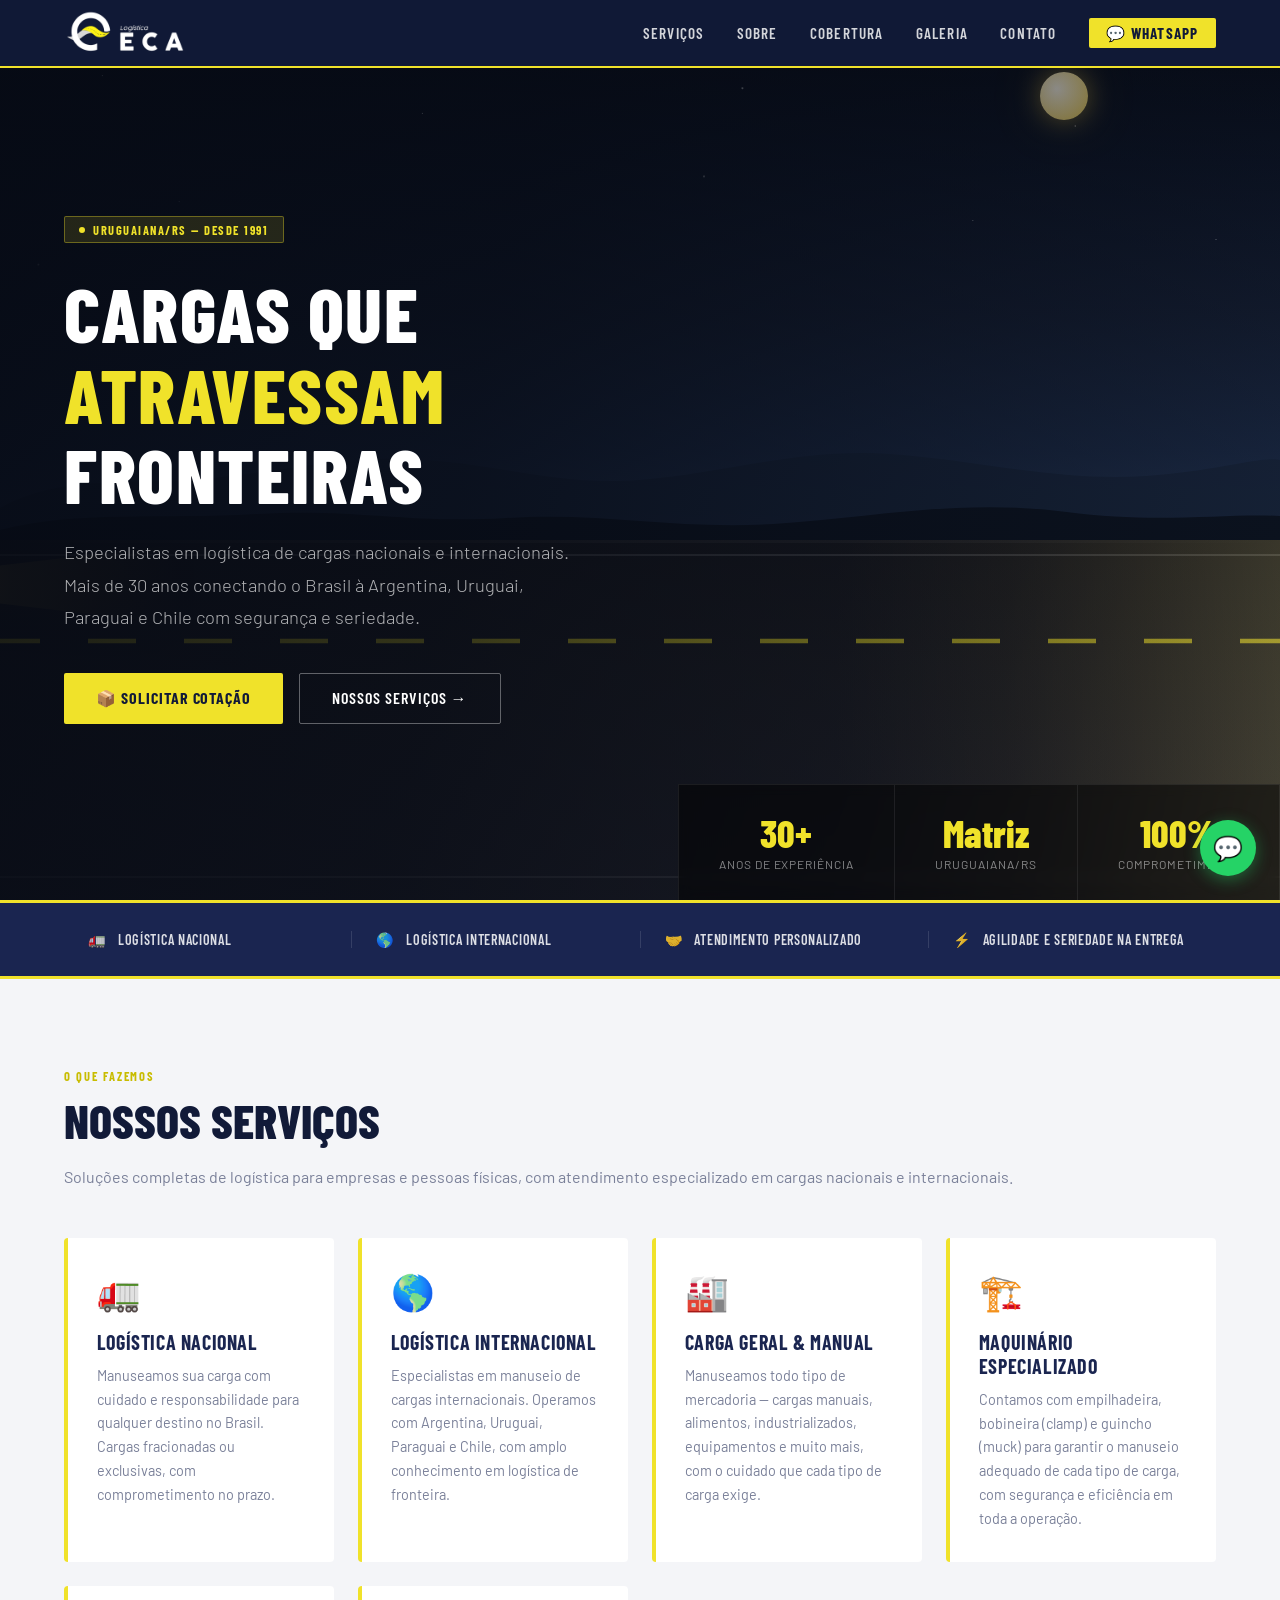
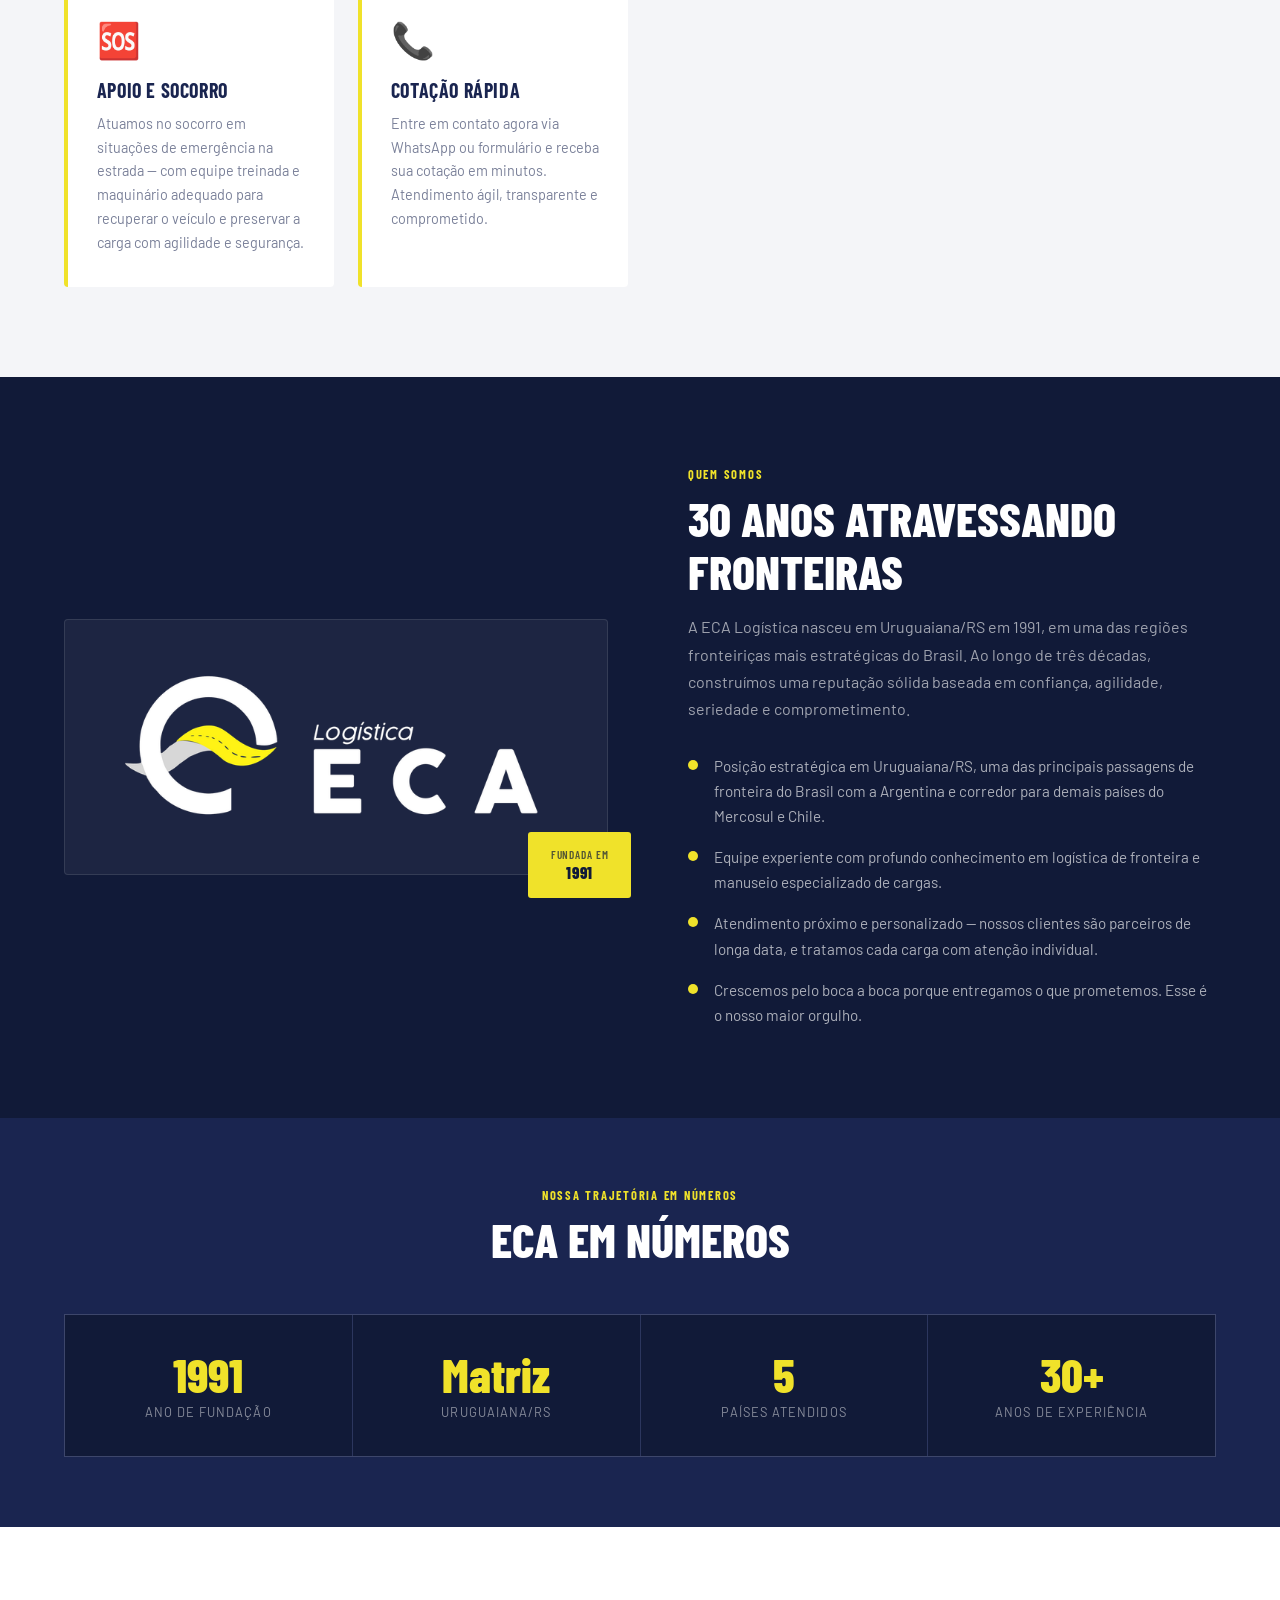
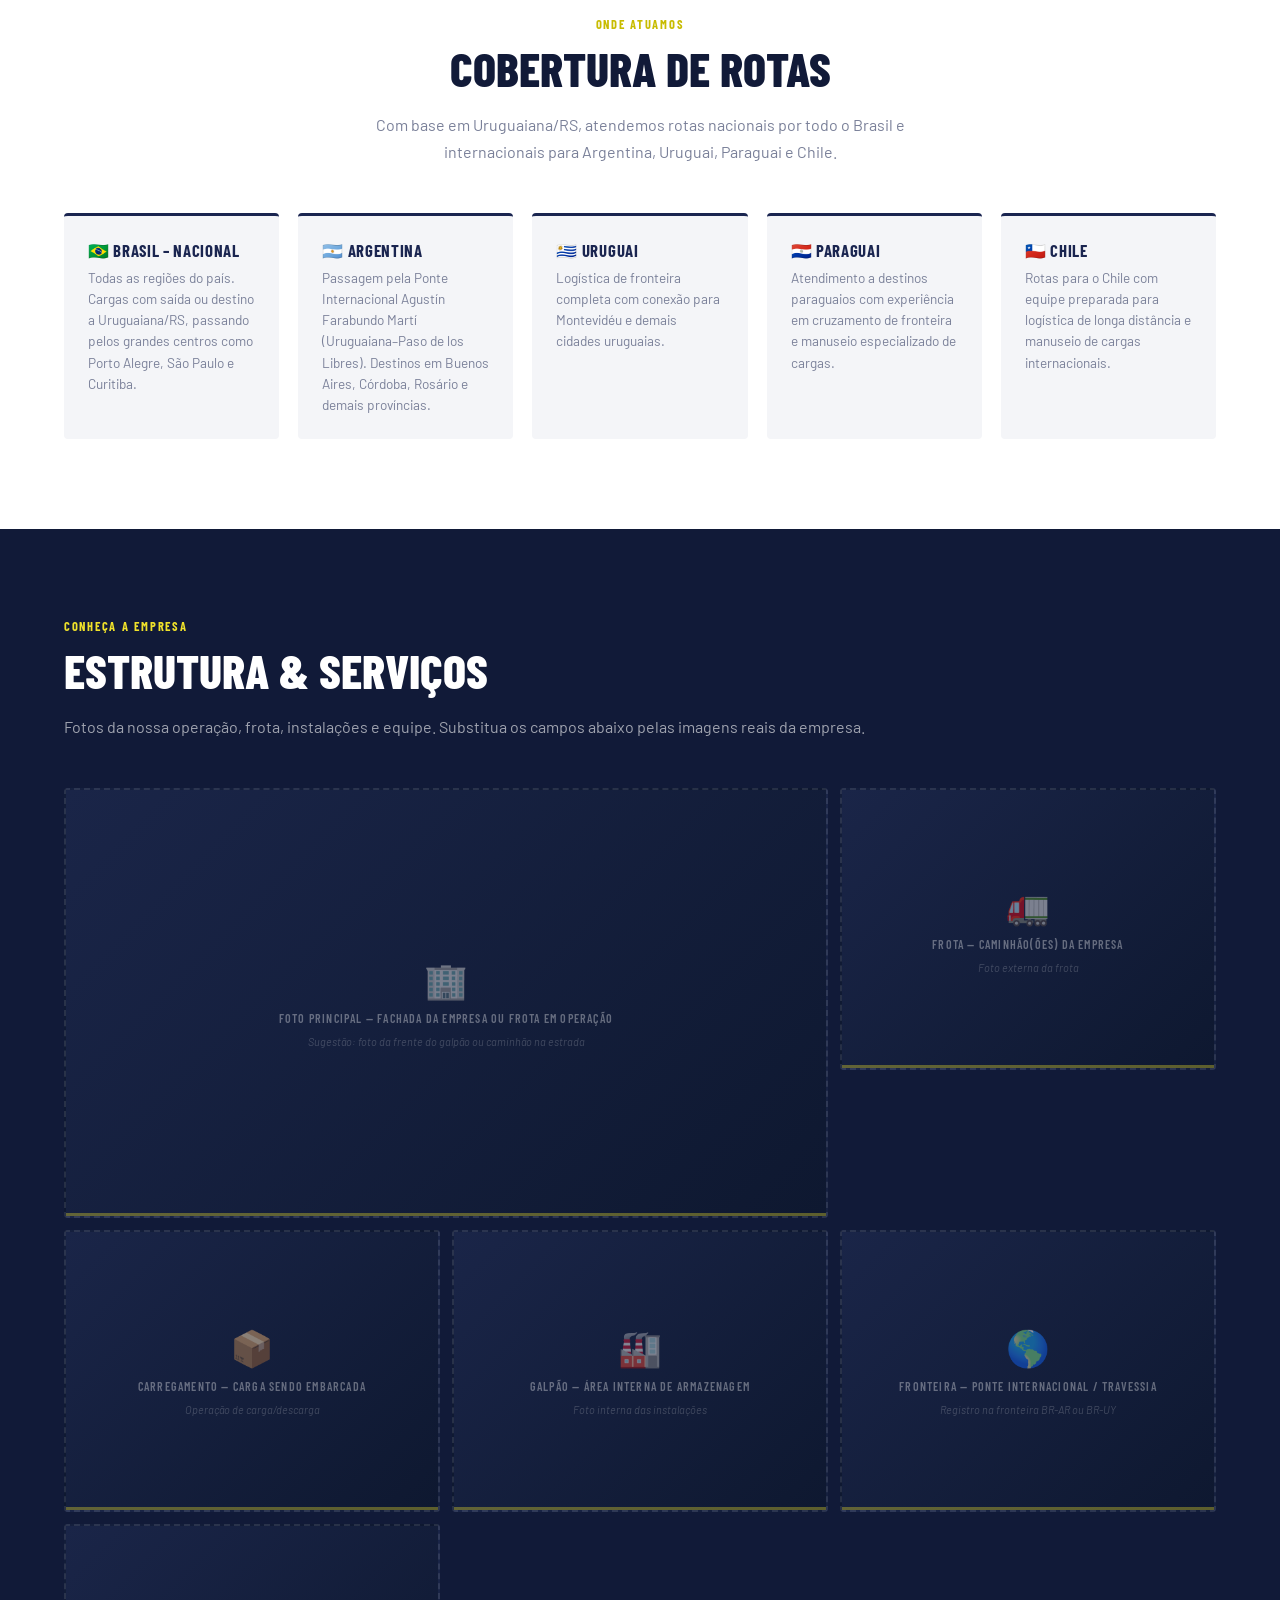
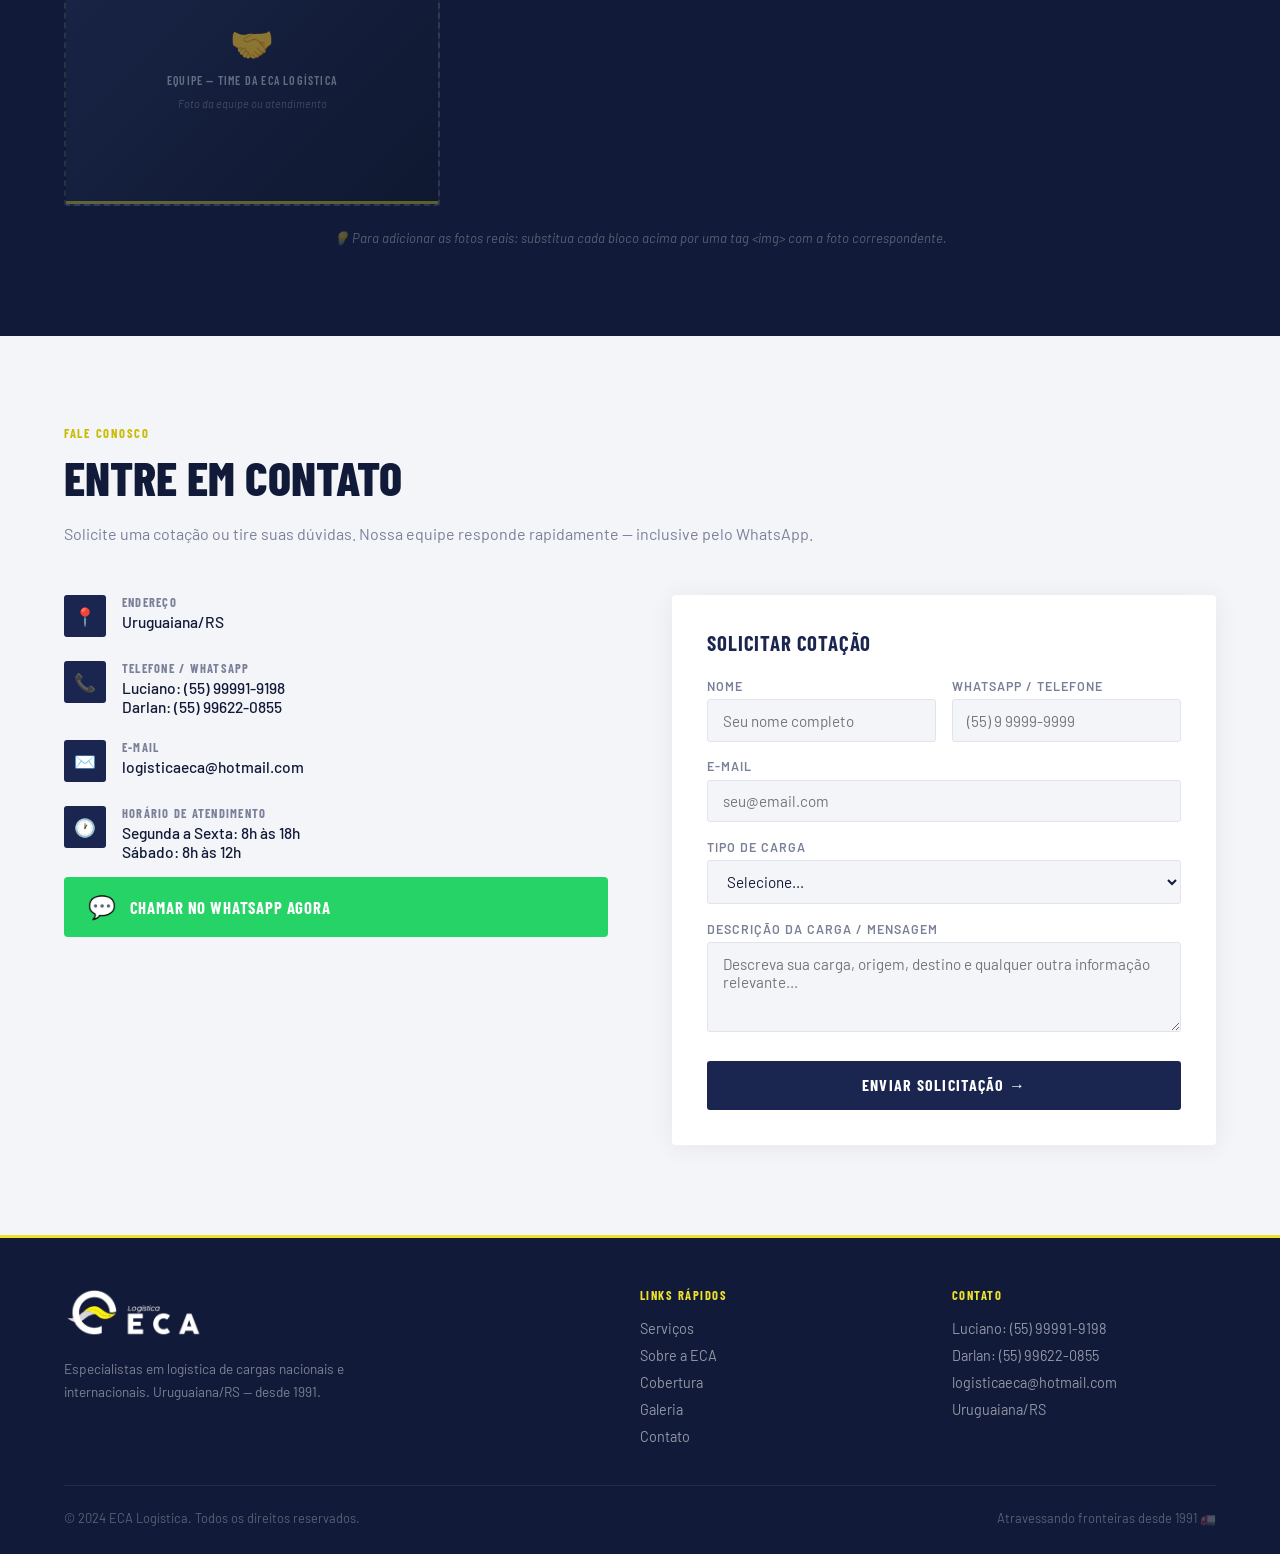
==== commit 9966a7ff: "Add files via upload" ====
--- a/eca-logistica.html
+++ b/eca-logistica.html
@@ -465,7 +465,7 @@
     <li><a href="#sobre">Sobre</a></li>
     <li><a href="#cobertura">Cobertura</a></li>
     <li><a href="#galeria">Galeria</a></li><li><a href="#contato">Contato</a></li>
-    <li><a href="https://wa.me/5555999999999" class="nav-cta">💬 WhatsApp</a></li>
+    <li><a href="https://wa.me/5555999919198" class="nav-cta">💬 WhatsApp</a></li>
   </ul>
 </nav>
 
@@ -724,9 +724,9 @@
 
   <!-- Content -->
   <div class="hero-content">
-    <div class="hero-badge">Uruguaiana &amp; São Borja — Desde 1991</div>
+    <div class="hero-badge">Uruguaiana/RS — Desde 1991</div>
     <h1>Cargas que<br><span>Atravessam</span><br>Fronteiras</h1>
-    <p>Especialistas em transporte de cargas nacionais e internacionais. Mais de 30 anos conectando o Brasil à Argentina e Uruguai com segurança e pontualidade.</p>
+    <p>Especialistas em logística de cargas nacionais e internacionais. Mais de 30 anos conectando o Brasil à Argentina, Uruguai, Paraguai e Chile com segurança e seriedade.</p>
     <div class="hero-actions">
       <a href="#contato" class="btn-primary">📦 Solicitar Cotação</a>
       <a href="#servicos" class="btn-outline">Nossos Serviços →</a>
@@ -735,18 +735,18 @@
 
   <div class="hero-stats">
     <div class="hero-stat"><strong>30+</strong><span>Anos de experiência</span></div>
-    <div class="hero-stat"><strong>2</strong><span>Filiais estratégicas</span></div>
+    <div class="hero-stat"><strong>Matriz</strong><span>Uruguaiana/RS</span></div>
     <div class="hero-stat"><strong>100%</strong><span>Comprometimento</span></div>
   </div>
 </section>
 
 <!-- STRIP -->
 <div class="strip">
-  <div class="strip-item"><span class="strip-icon">🚛</span><span>Cargas Nacionais</span></div>
-  <div class="strip-item"><span class="strip-icon">🌎</span><span>Cargas Internacionais</span></div>
+  <div class="strip-item"><span class="strip-icon">🚛</span><span>Logística Nacional</span></div>
+  <div class="strip-item"><span class="strip-icon">🌎</span><span>Logística Internacional</span></div>
   <div class="strip-item"><span class="strip-icon">🤝</span><span>Atendimento Personalizado</span></div>
-  <div class="strip-item"><span class="strip-icon">📋</span><span>Documentação Completa</span></div>
-  <div class="strip-item"><span class="strip-icon">⚡</span><span>Agilidade na Entrega</span></div>
+  
+  <div class="strip-item"><span class="strip-icon">⚡</span><span>Agilidade e Seriedade na Entrega</span></div>
 </div>
 
 <!-- SERVIÇOS -->
@@ -755,12 +755,12 @@
   <div class="section-title">Nossos Serviços</div>
   <p class="section-sub">Soluções completas de logística para empresas e pessoas físicas, com atendimento especializado em cargas nacionais e internacionais.</p>
   <div class="services-grid">
-    <div class="service-card"><span class="service-icon">🚛</span><h3>Transporte Nacional</h3><p>Entregamos sua carga com segurança para qualquer destino no Brasil. Cargas fracionadas ou exclusivas, com comprometimento no prazo.</p></div>
-    <div class="service-card"><span class="service-icon">🌎</span><h3>Transporte Internacional</h3><p>Especialistas em cruzar fronteiras. Operamos com Argentina e Uruguai com toda a documentação e desembaraço aduaneiro necessários.</p></div>
-    <div class="service-card"><span class="service-icon">🏭</span><h3>Carga Geral</h3><p>Movimentamos todo tipo de mercadoria — alimentos, industrializados, equipamentos e mais — com frotas adequadas a cada tipo de carga.</p></div>
-    <div class="service-card"><span class="service-icon">📋</span><h3>Documentação &amp; Manifesto</h3><p>Cuidamos de toda a burocracia do transporte: manifesto de carga, CIOT, documentos fiscais e exigências para importação/exportação.</p></div>
-    <div class="service-card"><span class="service-icon">🔄</span><h3>Cargas de Retorno</h3><p>Otimizamos rotas para oferecer fretes de retorno competitivos, reduzindo custos nos dois sentidos das rotas nacionais e internacionais.</p></div>
-    <div class="service-card"><span class="service-icon">📞</span><h3>Cotação Rápida</h3><p>Entre em contato via WhatsApp ou formulário e receba sua cotação em minutos. Atendimento ágil e transparente.</p></div>
+    <div class="service-card"><span class="service-icon">🚛</span><h3>Logística Nacional</h3><p>Manuseamos sua carga com cuidado e responsabilidade para qualquer destino no Brasil. Cargas fracionadas ou exclusivas, com comprometimento no prazo.</p></div>
+    <div class="service-card"><span class="service-icon">🌎</span><h3>Logística Internacional</h3><p>Especialistas em manuseio de cargas internacionais. Operamos com Argentina, Uruguai, Paraguai e Chile, com amplo conhecimento em logística de fronteira.</p></div>
+    <div class="service-card"><span class="service-icon">🏭</span><h3>Carga Geral &amp; Manual</h3><p>Manuseamos todo tipo de mercadoria — cargas manuais, alimentos, industrializados, equipamentos e muito mais, com o cuidado que cada tipo de carga exige.</p></div>
+    <div class="service-card"><span class="service-icon">🏗️</span><h3>Maquinário Especializado</h3><p>Contamos com empilhadeira, bobineira (clamp) e guincho (muck) para garantir o manuseio adequado de cada tipo de carga, com segurança e eficiência em toda a operação.</p></div>
+    <div class="service-card"><span class="service-icon">🆘</span><h3>Apoio e Socorro</h3><p>Atuamos no socorro em situações de emergência na estrada — com equipe treinada e maquinário adequado para recuperar o veículo e preservar a carga com agilidade e segurança.</p></div>
+    <div class="service-card"><span class="service-icon">📞</span><h3>Cotação Rápida</h3><p>Entre em contato agora via WhatsApp ou formulário e receba sua cotação em minutos. Atendimento ágil, transparente e comprometido.</p></div>
   </div>
 </section>
 
@@ -775,10 +775,10 @@
   <div class="sobre-text">
     <div class="section-label light">Quem somos</div>
     <h2 class="section-title light">30 Anos Atravessando Fronteiras</h2>
-    <p class="section-sub light">A ECA Logística nasceu em Uruguaiana/RS em 1991, em uma das regiões fronteiriças mais estratégicas do Brasil. Ao longo de três décadas, construímos uma reputação sólida baseada em confiança, agilidade e comprometimento.</p>
+    <p class="section-sub light">A ECA Logística nasceu em Uruguaiana/RS em 1991, em uma das regiões fronteiriças mais estratégicas do Brasil. Ao longo de três décadas, construímos uma reputação sólida baseada em confiança, agilidade, seriedade e comprometimento.</p>
     <div class="sobre-items">
-      <div class="sobre-item"><div class="sobre-dot"></div><p>Posição estratégica em Uruguaiana e São Borja, as principais passagens de fronteira do RS com Argentina e Uruguai.</p></div>
-      <div class="sobre-item"><div class="sobre-dot"></div><p>Equipe experiente com profundo conhecimento em logística de fronteira, documentação e despacho aduaneiro.</p></div>
+      <div class="sobre-item"><div class="sobre-dot"></div><p>Posição estratégica em Uruguaiana/RS, uma das principais passagens de fronteira do Brasil com a Argentina e corredor para demais países do Mercosul e Chile.</p></div>
+      <div class="sobre-item"><div class="sobre-dot"></div><p>Equipe experiente com profundo conhecimento em logística de fronteira e manuseio especializado de cargas.</p></div>
       <div class="sobre-item"><div class="sobre-dot"></div><p>Atendimento próximo e personalizado — nossos clientes são parceiros de longa data, e tratamos cada carga com atenção individual.</p></div>
       <div class="sobre-item"><div class="sobre-dot"></div><p>Crescemos pelo boca a boca porque entregamos o que prometemos. Esse é o nosso maior orgulho.</p></div>
     </div>
@@ -793,8 +793,8 @@
   </div>
   <div class="destaques-grid">
     <div class="dest-item"><div class="dest-number">1991</div><div class="dest-label">Ano de fundação</div></div>
-    <div class="dest-item"><div class="dest-number">2</div><div class="dest-label">Cidades — Uruguaiana &amp; São Borja</div></div>
-    <div class="dest-item"><div class="dest-number">3</div><div class="dest-label">Países atendidos</div></div>
+    <div class="dest-item"><div class="dest-number">Matriz</div><div class="dest-label">Uruguaiana/RS</div></div>
+    <div class="dest-item"><div class="dest-number">5</div><div class="dest-label">Países atendidos</div></div>
     <div class="dest-item"><div class="dest-number">30+</div><div class="dest-label">Anos de experiência</div></div>
   </div>
 </section>
@@ -804,13 +804,14 @@
   <div class="cobertura-intro">
     <div class="section-label">Onde atuamos</div>
     <h2 class="section-title">Cobertura de Rotas</h2>
-    <p class="section-sub">Com base em Uruguaiana e São Borja, atendemos rotas nacionais por todo o Brasil e internacionais para países do Mercosul.</p>
+    <p class="section-sub">Com base em Uruguaiana/RS, atendemos rotas nacionais por todo o Brasil e internacionais para Argentina, Uruguai, Paraguai e Chile.</p>
   </div>
   <div class="cobertura-grid">
-    <div class="cob-card"><h4>🇧🇷 Brasil – Nacional</h4><p>Todas as regiões do país. Cargas com saída ou destino a Uruguaiana/São Borja, passando pelos grandes centros como Porto Alegre, São Paulo e Curitiba.</p></div>
+    <div class="cob-card"><h4>🇧🇷 Brasil – Nacional</h4><p>Todas as regiões do país. Cargas com saída ou destino a Uruguaiana/RS, passando pelos grandes centros como Porto Alegre, São Paulo e Curitiba.</p></div>
     <div class="cob-card"><h4>🇦🇷 Argentina</h4><p>Passagem pela Ponte Internacional Agustín Farabundo Martí (Uruguaiana–Paso de los Libres). Destinos em Buenos Aires, Córdoba, Rosário e demais províncias.</p></div>
-    <div class="cob-card"><h4>🇺🇾 Uruguai</h4><p>Cruzamento via São Borja com conexão para Montevidéu e outras cidades uruguaias. Documentação e logística de fronteira completa.</p></div>
-    <div class="cob-card"><h4>🔄 Cargas de Retorno</h4><p>Otimizamos as rotas para oferecer fretes de retorno competitivos, reduzindo custos para os clientes em ambos os sentidos.</p></div>
+    <div class="cob-card"><h4>🇺🇾 Uruguai</h4><p>Logística de fronteira completa com conexão para Montevidéu e demais cidades uruguaias.</p></div>
+    <div class="cob-card"><h4>🇵🇾 Paraguai</h4><p>Atendimento a destinos paraguaios com experiência em cruzamento de fronteira e manuseio especializado de cargas.</p></div>
+    <div class="cob-card"><h4>🇨🇱 Chile</h4><p>Rotas para o Chile com equipe preparada para logística de longa distância e manuseio de cargas internacionais.</p></div>
   </div>
 </section>
 
@@ -882,12 +883,12 @@
   <div class="contato-wrap">
     <div>
       <div class="contact-info">
-        <div class="contact-item"><div class="contact-icon">📍</div><div><h4>Endereço</h4><p>Uruguaiana/RS — São Borja/RS</p></div></div>
-        <div class="contact-item"><div class="contact-icon">📞</div><div><h4>Telefone / WhatsApp</h4><a href="tel:+555599999999">(55) 9 9999-9999</a></div></div>
-        <div class="contact-item"><div class="contact-icon">✉️</div><div><h4>E-mail</h4><a href="mailto:contato@ecalogistica.com.br">contato@ecalogistica.com.br</a></div></div>
+        <div class="contact-item"><div class="contact-icon">📍</div><div><h4>Endereço</h4><p>Uruguaiana/RS</p></div></div>
+        <div class="contact-item"><div class="contact-icon">📞</div><div><h4>Telefone / WhatsApp</h4><p><a href="tel:+5555999919198">Luciano: (55) 99991-9198</a><br><a href="tel:+5555996220855">Darlan: (55) 99622-0855</a></p></div></div>
+        <div class="contact-item"><div class="contact-icon">✉️</div><div><h4>E-mail</h4><a href="mailto:logisticaeca@hotmail.com">logisticaeca@hotmail.com</a></div></div>
         <div class="contact-item"><div class="contact-icon">🕐</div><div><h4>Horário de Atendimento</h4><p>Segunda a Sexta: 8h às 18h<br>Sábado: 8h às 12h</p></div></div>
       </div>
-      <a href="https://wa.me/5555999999999?text=Olá! Gostaria de solicitar uma cotação de frete." class="whatsapp-cta"><span class="wa-icon">💬</span>Chamar no WhatsApp agora</a>
+      <a href="https://wa.me/5555999919198?text=Olá! Gostaria de solicitar uma cotação de frete." class="whatsapp-cta"><span class="wa-icon">💬</span>Chamar no WhatsApp agora</a>
     </div>
     <div class="contact-form">
       <h3>Solicitar Cotação</h3>
@@ -896,7 +897,7 @@
         <div class="form-group"><label>WhatsApp / Telefone</label><input type="tel" placeholder="(55) 9 9999-9999"></div>
       </div>
       <div class="form-group"><label>E-mail</label><input type="email" placeholder="seu@email.com"></div>
-      <div class="form-group"><label>Tipo de carga</label><select><option value="">Selecione...</option><option>Carga geral nacional</option><option>Carga internacional – Argentina</option><option>Carga internacional – Uruguai</option><option>Outro</option></select></div>
+      <div class="form-group"><label>Tipo de carga</label><select><option value="">Selecione...</option><option>Carga</option><option>Descarga</option><option>Transbordo</option></select></div>
       <div class="form-group"><label>Descrição da carga / Mensagem</label><textarea placeholder="Descreva sua carga, origem, destino e qualquer outra informação relevante..."></textarea></div>
       <button class="btn-submit" onclick="alert('Mensagem enviada! Em breve nossa equipe entrará em contato.')">Enviar Solicitação →</button>
     </div>
@@ -908,7 +909,7 @@
   <div class="footer-top">
     <div class="footer-brand">
       <img src="[data-uri]" alt="ECA Logística">
-      <p>Especialistas em transporte de cargas nacionais e internacionais. Uruguaiana e São Borja, RS — desde 1991.</p>
+      <p>Especialistas em logística de cargas nacionais e internacionais. Uruguaiana/RS — desde 1991.</p>
     </div>
     <div class="footer-col">
       <h5>Links Rápidos</h5>
@@ -916,7 +917,7 @@
     </div>
     <div class="footer-col">
       <h5>Contato</h5>
-      <ul><li><a href="tel:+555599999999">(55) 9 9999-9999</a></li><li><a href="mailto:contato@ecalogistica.com.br">contato@ecalogistica.com.br</a></li><li><a href="#">Uruguaiana/RS</a></li><li><a href="#">São Borja/RS</a></li></ul>
+      <ul><li><a href="tel:+5555999919198">Luciano: (55) 99991-9198</a></li><li><a href="tel:+5555996220855">Darlan: (55) 99622-0855</a></li><li><a href="mailto:logisticaeca@hotmail.com">logisticaeca@hotmail.com</a></li><li><a href="#">Uruguaiana/RS</a></li></ul>
     </div>
   </div>
   <div class="footer-bottom">
@@ -925,7 +926,7 @@
   </div>
 </footer>
 
-<a href="https://wa.me/5555999999999?text=Olá! Gostaria de solicitar uma cotação." class="floating-wa" title="Falar no WhatsApp">💬</a>
+<a href="https://wa.me/5555999919198?text=Olá! Gostaria de solicitar uma cotação." class="floating-wa" title="Falar no WhatsApp">💬</a>
 
 </body>
 </html>
